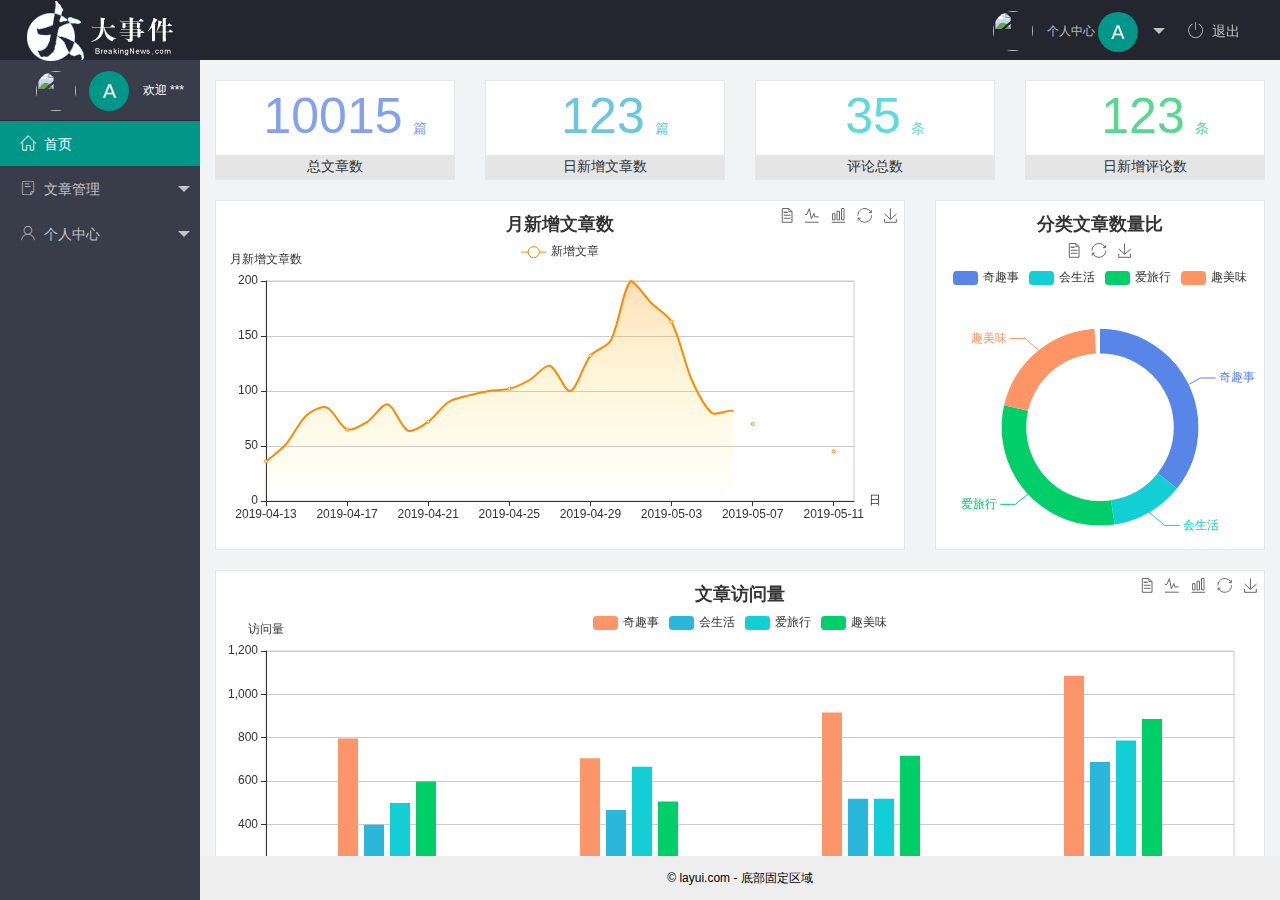
==== index.html @ 24f1cb6c "第一次" ====
<!DOCTYPE html>
<html>

<head>
    <meta charset="utf-8">
    <meta name="viewport" content="width=device-width, initial-scale=1, maximum-scale=1">
    <title>layout 后台大布局 - Layui</title>
    <link rel="stylesheet" href="/assets/lib/layui/css/layui.css">
    <link rel="stylesheet" href="/assets/fonts/iconfont.css">
    <link rel="stylesheet" href="/assets/css/index.css">
</head>

<body class="layui-layout-body">
    <div class="layui-layout layui-layout-admin">
        <div class="layui-header">
            <div class="layui-logo"><img src="/assets/images/logo.png" alt=""></div>
            <ul class="layui-nav layui-layout-right">
                <li class="layui-nav-item">
                    <a href="javascript:;" class="userinfo">
                        <img src="http://t.cn/RCzsdCq" class="layui-nav-img">
                        个人中心
                        <span class="text-avatar">A</span>
                    </a>
                    <dl class="layui-nav-child">
                        <dd><a href="">基本资料</a></dd>
                        <dd><a href="">安全设置</a></dd>
                    </dl>
                </li>
                <li class="layui-nav-item"><a href="#"><span class="iconfont icon-tuichu"></span>退出</a></li>
            </ul>
        </div>

        <div class="layui-side layui-bg-black">
            <div class="layui-side-scroll">
                <!-- 左侧导航区域（可配合layui已有的垂直导航） -->
                <!-- 左侧头像区域 -->
                <div class="userinfo">
                    <img src="http://t.cn/RCzsdCq" class="layui-nav-img" />
                    <span class="text-avatar">A</span>
                    <span id="welcome">欢迎 ***</span>
                </div>
                <ul class="layui-nav layui-nav-tree" lay-shrink="all">
                    <li class="layui-nav-item layui-this">
                        <a class="" href="/home/dashboard.html" target="fm"><span
                                class="iconfont icon-home"></span>首页</a>
                        <!-- 为 `首页` 对应的导航 Item 项添加默认高亮效果， `layui-this` 属性 -->
                    <li class="layui-nav-item 
                   ">
                        <a class="" href="javascript:;"><span class="iconfont icon-16"></span>文章管理</a>
                        <dl class="layui-nav-child">
                            <dd><a href="javascript:;"> <i class="layui-icon">&#xe653;
                                    </i> 文章类别</a></dd>
                            <dd><a href="javascript:;"> <i class="layui-icon">&#xe653;
                                    </i> 文章列表</a></dd>
                            <dd><a href="javascript:;"> <i class="layui-icon">&#xe653;
                                    </i> 发表文章</a></dd>
                        </dl>
                    </li>
                    <li class="layui-nav-item">
                        <a href="javascript:;"><span class="iconfont icon-user"></span>个人中心</a>
                        <dl class="layui-nav-child">
                            <dd><a href="/user/user.html" target="fm">
                                    <i class="layui-icon">&#xe653;
                                    </i> 基本资料</a></dd>
                            <dd><a href="#"> <i class="layui-icon">&#xe653;
                                    </i> 更换头像</a></dd>
                            <dd><a href="#"> <i class="layui-icon">&#xe653;
                                    </i> 重置密码</a></dd>
                        </dl>
                    </li>

                </ul>
            </div>
        </div>

        <div class="layui-body">
            <!-- 内容主体区域 -->
            <iframe name="fm" src="/home/dashboard.html" frameborder="0"></iframe>
            <!-- 指定默认 `iframe` 页面，添加 `src` 的属性即可 -->
        </div>

        <div class="layui-footer">
            <!-- 底部固定区域 -->
            © layui.com - 底部固定区域
        </div>
    </div>
    <script src="/assets/lib/jquery.js"></script>
    <script src="/assets/lib/layui/layui.all.js"></script>
    <script src="/assets/js/baseAPI.js"></script>
</body>

</html>
---- assets/lib/layui/css/layui.css ----
/** layui-v2.5.5 MIT License By https://www.layui.com */
 .layui-inline,img{display:inline-block;vertical-align:middle}h1,h2,h3,h4,h5,h6{font-weight:400}.layui-edge,.layui-header,.layui-inline,.layui-main{position:relative}.layui-body,.layui-edge,.layui-elip{overflow:hidden}.layui-btn,.layui-edge,.layui-inline,img{vertical-align:middle}.layui-btn,.layui-disabled,.layui-icon,.layui-unselect{-moz-user-select:none;-webkit-user-select:none;-ms-user-select:none}.layui-elip,.layui-form-checkbox span,.layui-form-pane .layui-form-label{text-overflow:ellipsis;white-space:nowrap}.layui-breadcrumb,.layui-tree-btnGroup{visibility:hidden}blockquote,body,button,dd,div,dl,dt,form,h1,h2,h3,h4,h5,h6,input,li,ol,p,pre,td,textarea,th,ul{margin:0;padding:0;-webkit-tap-highlight-color:rgba(0,0,0,0)}a:active,a:hover{outline:0}img{border:none}li{list-style:none}table{border-collapse:collapse;border-spacing:0}h4,h5,h6{font-size:100%}button,input,optgroup,option,select,textarea{font-family:inherit;font-size:inherit;font-style:inherit;font-weight:inherit;outline:0}pre{white-space:pre-wrap;white-space:-moz-pre-wrap;white-space:-pre-wrap;white-space:-o-pre-wrap;word-wrap:break-word}body{line-height:24px;font:14px Helvetica Neue,Helvetica,PingFang SC,Tahoma,Arial,sans-serif}hr{height:1px;margin:10px 0;border:0;clear:both}a{color:#333;text-decoration:none}a:hover{color:#777}a cite{font-style:normal;*cursor:pointer}.layui-border-box,.layui-border-box *{box-sizing:border-box}.layui-box,.layui-box *{box-sizing:content-box}.layui-clear{clear:both;*zoom:1}.layui-clear:after{content:'\20';clear:both;*zoom:1;display:block;height:0}.layui-inline{*display:inline;*zoom:1}.layui-edge{display:inline-block;width:0;height:0;border-width:6px;border-style:dashed;border-color:transparent}.layui-edge-top{top:-4px;border-bottom-color:#999;border-bottom-style:solid}.layui-edge-right{border-left-color:#999;border-left-style:solid}.layui-edge-bottom{top:2px;border-top-color:#999;border-top-style:solid}.layui-edge-left{border-right-color:#999;border-right-style:solid}.layui-disabled,.layui-disabled:hover{color:#d2d2d2!important;cursor:not-allowed!important}.layui-circle{border-radius:100%}.layui-show{display:block!important}.layui-hide{display:none!important}@font-face{font-family:layui-icon;src:url(../font/iconfont.eot?v=250);src:url(../font/iconfont.eot?v=250#iefix) format('embedded-opentype'),url(../font/iconfont.woff2?v=250) format('woff2'),url(../font/iconfont.woff?v=250) format('woff'),url(../font/iconfont.ttf?v=250) format('truetype'),url(../font/iconfont.svg?v=250#layui-icon) format('svg')}.layui-icon{font-family:layui-icon!important;font-size:16px;font-style:normal;-webkit-font-smoothing:antialiased;-moz-osx-font-smoothing:grayscale}.layui-icon-reply-fill:before{content:"\e611"}.layui-icon-set-fill:before{content:"\e614"}.layui-icon-menu-fill:before{content:"\e60f"}.layui-icon-search:before{content:"\e615"}.layui-icon-share:before{content:"\e641"}.layui-icon-set-sm:before{content:"\e620"}.layui-icon-engine:before{content:"\e628"}.layui-icon-close:before{content:"\1006"}.layui-icon-close-fill:before{content:"\1007"}.layui-icon-chart-screen:before{content:"\e629"}.layui-icon-star:before{content:"\e600"}.layui-icon-circle-dot:before{content:"\e617"}.layui-icon-chat:before{content:"\e606"}.layui-icon-release:before{content:"\e609"}.layui-icon-list:before{content:"\e60a"}.layui-icon-chart:before{content:"\e62c"}.layui-icon-ok-circle:before{content:"\1005"}.layui-icon-layim-theme:before{content:"\e61b"}.layui-icon-table:before{content:"\e62d"}.layui-icon-right:before{content:"\e602"}.layui-icon-left:before{content:"\e603"}.layui-icon-cart-simple:before{content:"\e698"}.layui-icon-face-cry:before{content:"\e69c"}.layui-icon-face-smile:before{content:"\e6af"}.layui-icon-survey:before{content:"\e6b2"}.layui-icon-tree:before{content:"\e62e"}.layui-icon-upload-circle:before{content:"\e62f"}.layui-icon-add-circle:before{content:"\e61f"}.layui-icon-download-circle:before{content:"\e601"}.layui-icon-templeate-1:before{content:"\e630"}.layui-icon-util:before{content:"\e631"}.layui-icon-face-surprised:before{content:"\e664"}.layui-icon-edit:before{content:"\e642"}.layui-icon-speaker:before{content:"\e645"}.layui-icon-down:before{content:"\e61a"}.layui-icon-file:before{content:"\e621"}.layui-icon-layouts:before{content:"\e632"}.layui-icon-rate-half:before{content:"\e6c9"}.layui-icon-add-circle-fine:before{content:"\e608"}.layui-icon-prev-circle:before{content:"\e633"}.layui-icon-read:before{content:"\e705"}.layui-icon-404:before{content:"\e61c"}.layui-icon-carousel:before{content:"\e634"}.layui-icon-help:before{content:"\e607"}.layui-icon-code-circle:before{content:"\e635"}.layui-icon-water:before{content:"\e636"}.layui-icon-username:before{content:"\e66f"}.layui-icon-find-fill:before{content:"\e670"}.layui-icon-about:before{content:"\e60b"}.layui-icon-location:before{content:"\e715"}.layui-icon-up:before{content:"\e619"}.layui-icon-pause:before{content:"\e651"}.layui-icon-date:before{content:"\e637"}.layui-icon-layim-uploadfile:before{content:"\e61d"}.layui-icon-delete:before{content:"\e640"}.layui-icon-play:before{content:"\e652"}.layui-icon-top:before{content:"\e604"}.layui-icon-friends:before{content:"\e612"}.layui-icon-refresh-3:before{content:"\e9aa"}.layui-icon-ok:before{content:"\e605"}.layui-icon-layer:before{content:"\e638"}.layui-icon-face-smile-fine:before{content:"\e60c"}.layui-icon-dollar:before{content:"\e659"}.layui-icon-group:before{content:"\e613"}.layui-icon-layim-download:before{content:"\e61e"}.layui-icon-picture-fine:before{content:"\e60d"}.layui-icon-link:before{content:"\e64c"}.layui-icon-diamond:before{content:"\e735"}.layui-icon-log:before{content:"\e60e"}.layui-icon-rate-solid:before{content:"\e67a"}.layui-icon-fonts-del:before{content:"\e64f"}.layui-icon-unlink:before{content:"\e64d"}.layui-icon-fonts-clear:before{content:"\e639"}.layui-icon-triangle-r:before{content:"\e623"}.layui-icon-circle:before{content:"\e63f"}.layui-icon-radio:before{content:"\e643"}.layui-icon-align-center:before{content:"\e647"}.layui-icon-align-right:before{content:"\e648"}.layui-icon-align-left:before{content:"\e649"}.layui-icon-loading-1:before{content:"\e63e"}.layui-icon-return:before{content:"\e65c"}.layui-icon-fonts-strong:before{content:"\e62b"}.layui-icon-upload:before{content:"\e67c"}.layui-icon-dialogue:before{content:"\e63a"}.layui-icon-video:before{content:"\e6ed"}.layui-icon-headset:before{content:"\e6fc"}.layui-icon-cellphone-fine:before{content:"\e63b"}.layui-icon-add-1:before{content:"\e654"}.layui-icon-face-smile-b:before{content:"\e650"}.layui-icon-fonts-html:before{content:"\e64b"}.layui-icon-form:before{content:"\e63c"}.layui-icon-cart:before{content:"\e657"}.layui-icon-camera-fill:before{content:"\e65d"}.layui-icon-tabs:before{content:"\e62a"}.layui-icon-fonts-code:before{content:"\e64e"}.layui-icon-fire:before{content:"\e756"}.layui-icon-set:before{content:"\e716"}.layui-icon-fonts-u:before{content:"\e646"}.layui-icon-triangle-d:before{content:"\e625"}.layui-icon-tips:before{content:"\e702"}.layui-icon-picture:before{content:"\e64a"}.layui-icon-more-vertical:before{content:"\e671"}.layui-icon-flag:before{content:"\e66c"}.layui-icon-loading:before{content:"\e63d"}.layui-icon-fonts-i:before{content:"\e644"}.layui-icon-refresh-1:before{content:"\e666"}.layui-icon-rmb:before{content:"\e65e"}.layui-icon-home:before{content:"\e68e"}.layui-icon-user:before{content:"\e770"}.layui-icon-notice:before{content:"\e667"}.layui-icon-login-weibo:before{content:"\e675"}.layui-icon-voice:before{content:"\e688"}.layui-icon-upload-drag:before{content:"\e681"}.layui-icon-login-qq:before{content:"\e676"}.layui-icon-snowflake:before{content:"\e6b1"}.layui-icon-file-b:before{content:"\e655"}.layui-icon-template:before{content:"\e663"}.layui-icon-auz:before{content:"\e672"}.layui-icon-console:before{content:"\e665"}.layui-icon-app:before{content:"\e653"}.layui-icon-prev:before{content:"\e65a"}.layui-icon-website:before{content:"\e7ae"}.layui-icon-next:before{content:"\e65b"}.layui-icon-component:before{content:"\e857"}.layui-icon-more:before{content:"\e65f"}.layui-icon-login-wechat:before{content:"\e677"}.layui-icon-shrink-right:before{content:"\e668"}.layui-icon-spread-left:before{content:"\e66b"}.layui-icon-camera:before{content:"\e660"}.layui-icon-note:before{content:"\e66e"}.layui-icon-refresh:before{content:"\e669"}.layui-icon-female:before{content:"\e661"}.layui-icon-male:before{content:"\e662"}.layui-icon-password:before{content:"\e673"}.layui-icon-senior:before{content:"\e674"}.layui-icon-theme:before{content:"\e66a"}.layui-icon-tread:before{content:"\e6c5"}.layui-icon-praise:before{content:"\e6c6"}.layui-icon-star-fill:before{content:"\e658"}.layui-icon-rate:before{content:"\e67b"}.layui-icon-template-1:before{content:"\e656"}.layui-icon-vercode:before{content:"\e679"}.layui-icon-cellphone:before{content:"\e678"}.layui-icon-screen-full:before{content:"\e622"}.layui-icon-screen-restore:before{content:"\e758"}.layui-icon-cols:before{content:"\e610"}.layui-icon-export:before{content:"\e67d"}.layui-icon-print:before{content:"\e66d"}.layui-icon-slider:before{content:"\e714"}.layui-icon-addition:before{content:"\e624"}.layui-icon-subtraction:before{content:"\e67e"}.layui-icon-service:before{content:"\e626"}.layui-icon-transfer:before{content:"\e691"}.layui-main{width:1140px;margin:0 auto}.layui-header{z-index:1000;height:60px}.layui-header a:hover{transition:all .5s;-webkit-transition:all .5s}.layui-side{position:fixed;left:0;top:0;bottom:0;z-index:999;width:200px;overflow-x:hidden}.layui-side-scroll{position:relative;width:220px;height:100%;overflow-x:hidden}.layui-body{position:absolute;left:200px;right:0;top:0;bottom:0;z-index:998;width:auto;overflow-y:auto;box-sizing:border-box}.layui-layout-body{overflow:hidden}.layui-layout-admin .layui-header{background-color:#23262E}.layui-layout-admin .layui-side{top:60px;width:200px;overflow-x:hidden}.layui-layout-admin .layui-body{position:fixed;top:60px;bottom:44px}.layui-layout-admin .layui-main{width:auto;margin:0 15px}.layui-layout-admin .layui-footer{position:fixed;left:200px;right:0;bottom:0;height:44px;line-height:44px;padding:0 15px;background-color:#eee}.layui-layout-admin .layui-logo{position:absolute;left:0;top:0;width:200px;height:100%;line-height:60px;text-align:center;color:#009688;font-size:16px}.layui-layout-admin .layui-header .layui-nav{background:0 0}.layui-layout-left{position:absolute!important;left:200px;top:0}.layui-layout-right{position:absolute!important;right:0;top:0}.layui-container{position:relative;margin:0 auto;padding:0 15px;box-sizing:border-box}.layui-fluid{position:relative;margin:0 auto;padding:0 15px}.layui-row:after,.layui-row:before{content:'';display:block;clear:both}.layui-col-lg1,.layui-col-lg10,.layui-col-lg11,.layui-col-lg12,.layui-col-lg2,.layui-col-lg3,.layui-col-lg4,.layui-col-lg5,.layui-col-lg6,.layui-col-lg7,.layui-col-lg8,.layui-col-lg9,.layui-col-md1,.layui-col-md10,.layui-col-md11,.layui-col-md12,.layui-col-md2,.layui-col-md3,.layui-col-md4,.layui-col-md5,.layui-col-md6,.layui-col-md7,.layui-col-md8,.layui-col-md9,.layui-col-sm1,.layui-col-sm10,.layui-col-sm11,.layui-col-sm12,.layui-col-sm2,.layui-col-sm3,.layui-col-sm4,.layui-col-sm5,.layui-col-sm6,.layui-col-sm7,.layui-col-sm8,.layui-col-sm9,.layui-col-xs1,.layui-col-xs10,.layui-col-xs11,.layui-col-xs12,.layui-col-xs2,.layui-col-xs3,.layui-col-xs4,.layui-col-xs5,.layui-col-xs6,.layui-col-xs7,.layui-col-xs8,.layui-col-xs9{position:relative;display:block;box-sizing:border-box}.layui-col-xs1,.layui-col-xs10,.layui-col-xs11,.layui-col-xs12,.layui-col-xs2,.layui-col-xs3,.layui-col-xs4,.layui-col-xs5,.layui-col-xs6,.layui-col-xs7,.layui-col-xs8,.layui-col-xs9{float:left}.layui-col-xs1{width:8.33333333%}.layui-col-xs2{width:16.66666667%}.layui-col-xs3{width:25%}.layui-col-xs4{width:33.33333333%}.layui-col-xs5{width:41.66666667%}.layui-col-xs6{width:50%}.layui-col-xs7{width:58.33333333%}.layui-col-xs8{width:66.66666667%}.layui-col-xs9{width:75%}.layui-col-xs10{width:83.33333333%}.layui-col-xs11{width:91.66666667%}.layui-col-xs12{width:100%}.layui-col-xs-offset1{margin-left:8.33333333%}.layui-col-xs-offset2{margin-left:16.66666667%}.layui-col-xs-offset3{margin-left:25%}.layui-col-xs-offset4{margin-left:33.33333333%}.layui-col-xs-offset5{margin-left:41.66666667%}.layui-col-xs-offset6{margin-left:50%}.layui-col-xs-offset7{margin-left:58.33333333%}.layui-col-xs-offset8{margin-left:66.66666667%}.layui-col-xs-offset9{margin-left:75%}.layui-col-xs-offset10{margin-left:83.33333333%}.layui-col-xs-offset11{margin-left:91.66666667%}.layui-col-xs-offset12{margin-left:100%}@media screen and (max-width:768px){.layui-hide-xs{display:none!important}.layui-show-xs-block{display:block!important}.layui-show-xs-inline{display:inline!important}.layui-show-xs-inline-block{display:inline-block!important}}@media screen and (min-width:768px){.layui-container{width:750px}.layui-hide-sm{display:none!important}.layui-show-sm-block{display:block!important}.layui-show-sm-inline{display:inline!important}.layui-show-sm-inline-block{display:inline-block!important}.layui-col-sm1,.layui-col-sm10,.layui-col-sm11,.layui-col-sm12,.layui-col-sm2,.layui-col-sm3,.layui-col-sm4,.layui-col-sm5,.layui-col-sm6,.layui-col-sm7,.layui-col-sm8,.layui-col-sm9{float:left}.layui-col-sm1{width:8.33333333%}.layui-col-sm2{width:16.66666667%}.layui-col-sm3{width:25%}.layui-col-sm4{width:33.33333333%}.layui-col-sm5{width:41.66666667%}.layui-col-sm6{width:50%}.layui-col-sm7{width:58.33333333%}.layui-col-sm8{width:66.66666667%}.layui-col-sm9{width:75%}.layui-col-sm10{width:83.33333333%}.layui-col-sm11{width:91.66666667%}.layui-col-sm12{width:100%}.layui-col-sm-offset1{margin-left:8.33333333%}.layui-col-sm-offset2{margin-left:16.66666667%}.layui-col-sm-offset3{margin-left:25%}.layui-col-sm-offset4{margin-left:33.33333333%}.layui-col-sm-offset5{margin-left:41.66666667%}.layui-col-sm-offset6{margin-left:50%}.layui-col-sm-offset7{margin-left:58.33333333%}.layui-col-sm-offset8{margin-left:66.66666667%}.layui-col-sm-offset9{margin-left:75%}.layui-col-sm-offset10{margin-left:83.33333333%}.layui-col-sm-offset11{margin-left:91.66666667%}.layui-col-sm-offset12{margin-left:100%}}@media screen and (min-width:992px){.layui-container{width:970px}.layui-hide-md{display:none!important}.layui-show-md-block{display:block!important}.layui-show-md-inline{display:inline!important}.layui-show-md-inline-block{display:inline-block!important}.layui-col-md1,.layui-col-md10,.layui-col-md11,.layui-col-md12,.layui-col-md2,.layui-col-md3,.layui-col-md4,.layui-col-md5,.layui-col-md6,.layui-col-md7,.layui-col-md8,.layui-col-md9{float:left}.layui-col-md1{width:8.33333333%}.layui-col-md2{width:16.66666667%}.layui-col-md3{width:25%}.layui-col-md4{width:33.33333333%}.layui-col-md5{width:41.66666667%}.layui-col-md6{width:50%}.layui-col-md7{width:58.33333333%}.layui-col-md8{width:66.66666667%}.layui-col-md9{width:75%}.layui-col-md10{width:83.33333333%}.layui-col-md11{width:91.66666667%}.layui-col-md12{width:100%}.layui-col-md-offset1{margin-left:8.33333333%}.layui-col-md-offset2{margin-left:16.66666667%}.layui-col-md-offset3{margin-left:25%}.layui-col-md-offset4{margin-left:33.33333333%}.layui-col-md-offset5{margin-left:41.66666667%}.layui-col-md-offset6{margin-left:50%}.layui-col-md-offset7{margin-left:58.33333333%}.layui-col-md-offset8{margin-left:66.66666667%}.layui-col-md-offset9{margin-left:75%}.layui-col-md-offset10{margin-left:83.33333333%}.layui-col-md-offset11{margin-left:91.66666667%}.layui-col-md-offset12{margin-left:100%}}@media screen and (min-width:1200px){.layui-container{width:1170px}.layui-hide-lg{display:none!important}.layui-show-lg-block{display:block!important}.layui-show-lg-inline{display:inline!important}.layui-show-lg-inline-block{display:inline-block!important}.layui-col-lg1,.layui-col-lg10,.layui-col-lg11,.layui-col-lg12,.layui-col-lg2,.layui-col-lg3,.layui-col-lg4,.layui-col-lg5,.layui-col-lg6,.layui-col-lg7,.layui-col-lg8,.layui-col-lg9{float:left}.layui-col-lg1{width:8.33333333%}.layui-col-lg2{width:16.66666667%}.layui-col-lg3{width:25%}.layui-col-lg4{width:33.33333333%}.layui-col-lg5{width:41.66666667%}.layui-col-lg6{width:50%}.layui-col-lg7{width:58.33333333%}.layui-col-lg8{width:66.66666667%}.layui-col-lg9{width:75%}.layui-col-lg10{width:83.33333333%}.layui-col-lg11{width:91.66666667%}.layui-col-lg12{width:100%}.layui-col-lg-offset1{margin-left:8.33333333%}.layui-col-lg-offset2{margin-left:16.66666667%}.layui-col-lg-offset3{margin-left:25%}.layui-col-lg-offset4{margin-left:33.33333333%}.layui-col-lg-offset5{margin-left:41.66666667%}.layui-col-lg-offset6{margin-left:50%}.layui-col-lg-offset7{margin-left:58.33333333%}.layui-col-lg-offset8{margin-left:66.66666667%}.layui-col-lg-offset9{margin-left:75%}.layui-col-lg-offset10{margin-left:83.33333333%}.layui-col-lg-offset11{margin-left:91.66666667%}.layui-col-lg-offset12{margin-left:100%}}.layui-col-space1{margin:-.5px}.layui-col-space1>*{padding:.5px}.layui-col-space3{margin:-1.5px}.layui-col-space3>*{padding:1.5px}.layui-col-space5{margin:-2.5px}.layui-col-space5>*{padding:2.5px}.layui-col-space8{margin:-3.5px}.layui-col-space8>*{padding:3.5px}.layui-col-space10{margin:-5px}.layui-col-space10>*{padding:5px}.layui-col-space12{margin:-6px}.layui-col-space12>*{padding:6px}.layui-col-space15{margin:-7.5px}.layui-col-space15>*{padding:7.5px}.layui-col-space18{margin:-9px}.layui-col-space18>*{padding:9px}.layui-col-space20{margin:-10px}.layui-col-space20>*{padding:10px}.layui-col-space22{margin:-11px}.layui-col-space22>*{padding:11px}.layui-col-space25{margin:-12.5px}.layui-col-space25>*{padding:12.5px}.layui-col-space30{margin:-15px}.layui-col-space30>*{padding:15px}.layui-btn,.layui-input,.layui-select,.layui-textarea,.layui-upload-button{outline:0;-webkit-appearance:none;transition:all .3s;-webkit-transition:all .3s;box-sizing:border-box}.layui-elem-quote{margin-bottom:10px;padding:15px;line-height:22px;border-left:5px solid #009688;border-radius:0 2px 2px 0;background-color:#f2f2f2}.layui-quote-nm{border-style:solid;border-width:1px 1px 1px 5px;background:0 0}.layui-elem-field{margin-bottom:10px;padding:0;border-width:1px;border-style:solid}.layui-elem-field legend{margin-left:20px;padding:0 10px;font-size:20px;font-weight:300}.layui-field-title{margin:10px 0 20px;border-width:1px 0 0}.layui-field-box{padding:10px 15px}.layui-field-title .layui-field-box{padding:10px 0}.layui-progress{position:relative;height:6px;border-radius:20px;background-color:#e2e2e2}.layui-progress-bar{position:absolute;left:0;top:0;width:0;max-width:100%;height:6px;border-radius:20px;text-align:right;background-color:#5FB878;transition:all .3s;-webkit-transition:all .3s}.layui-progress-big,.layui-progress-big .layui-progress-bar{height:18px;line-height:18px}.layui-progress-text{position:relative;top:-20px;line-height:18px;font-size:12px;color:#666}.layui-progress-big .layui-progress-text{position:static;padding:0 10px;color:#fff}.layui-collapse{border-width:1px;border-style:solid;border-radius:2px}.layui-colla-content,.layui-colla-item{border-top-width:1px;border-top-style:solid}.layui-colla-item:first-child{border-top:none}.layui-colla-title{position:relative;height:42px;line-height:42px;padding:0 15px 0 35px;color:#333;background-color:#f2f2f2;cursor:pointer;font-size:14px;overflow:hidden}.layui-colla-content{display:none;padding:10px 15px;line-height:22px;color:#666}.layui-colla-icon{position:absolute;left:15px;top:0;font-size:14px}.layui-card{margin-bottom:15px;border-radius:2px;background-color:#fff;box-shadow:0 1px 2px 0 rgba(0,0,0,.05)}.layui-card:last-child{margin-bottom:0}.layui-card-header{position:relative;height:42px;line-height:42px;padding:0 15px;border-bottom:1px solid #f6f6f6;color:#333;border-radius:2px 2px 0 0;font-size:14px}.layui-bg-black,.layui-bg-blue,.layui-bg-cyan,.layui-bg-green,.layui-bg-orange,.layui-bg-red{color:#fff!important}.layui-card-body{position:relative;padding:10px 15px;line-height:24px}.layui-card-body[pad15]{padding:15px}.layui-card-body[pad20]{padding:20px}.layui-card-body .layui-table{margin:5px 0}.layui-card .layui-tab{margin:0}.layui-panel-window{position:relative;padding:15px;border-radius:0;border-top:5px solid #E6E6E6;background-color:#fff}.layui-auxiliar-moving{position:fixed;left:0;right:0;top:0;bottom:0;width:100%;height:100%;background:0 0;z-index:9999999999}.layui-form-label,.layui-form-mid,.layui-form-select,.layui-input-block,.layui-input-inline,.layui-textarea{position:relative}.layui-bg-red{background-color:#FF5722!important}.layui-bg-orange{background-color:#FFB800!important}.layui-bg-green{background-color:#009688!important}.layui-bg-cyan{background-color:#2F4056!important}.layui-bg-blue{background-color:#1E9FFF!important}.layui-bg-black{background-color:#393D49!important}.layui-bg-gray{background-color:#eee!important;color:#666!important}.layui-badge-rim,.layui-colla-content,.layui-colla-item,.layui-collapse,.layui-elem-field,.layui-form-pane .layui-form-item[pane],.layui-form-pane .layui-form-label,.layui-input,.layui-layedit,.layui-layedit-tool,.layui-quote-nm,.layui-select,.layui-tab-bar,.layui-tab-card,.layui-tab-title,.layui-tab-title .layui-this:after,.layui-textarea{border-color:#e6e6e6}.layui-timeline-item:before,hr{background-color:#e6e6e6}.layui-text{line-height:22px;font-size:14px;color:#666}.layui-text h1,.layui-text h2,.layui-text h3{font-weight:500;color:#333}.layui-text h1{font-size:30px}.layui-text h2{font-size:24px}.layui-text h3{font-size:18px}.layui-text a:not(.layui-btn){color:#01AAED}.layui-text a:not(.layui-btn):hover{text-decoration:underline}.layui-text ul{padding:5px 0 5px 15px}.layui-text ul li{margin-top:5px;list-style-type:disc}.layui-text em,.layui-word-aux{color:#999!important;padding:0 5px!important}.layui-btn{display:inline-block;height:38px;line-height:38px;padding:0 18px;background-color:#009688;color:#fff;white-space:nowrap;text-align:center;font-size:14px;border:none;border-radius:2px;cursor:pointer}.layui-btn:hover{opacity:.8;filter:alpha(opacity=80);color:#fff}.layui-btn:active{opacity:1;filter:alpha(opacity=100)}.layui-btn+.layui-btn{margin-left:10px}.layui-btn-container{font-size:0}.layui-btn-container .layui-btn{margin-right:10px;margin-bottom:10px}.layui-btn-container .layui-btn+.layui-btn{margin-left:0}.layui-table .layui-btn-container .layui-btn{margin-bottom:9px}.layui-btn-radius{border-radius:100px}.layui-btn .layui-icon{margin-right:3px;font-size:18px;vertical-align:bottom;vertical-align:middle\9}.layui-btn-primary{border:1px solid #C9C9C9;background-color:#fff;color:#555}.layui-btn-primary:hover{border-color:#009688;color:#333}.layui-btn-normal{background-color:#1E9FFF}.layui-btn-warm{background-color:#FFB800}.layui-btn-danger{background-color:#FF5722}.layui-btn-checked{background-color:#5FB878}.layui-btn-disabled,.layui-btn-disabled:active,.layui-btn-disabled:hover{border:1px solid #e6e6e6;background-color:#FBFBFB;color:#C9C9C9;cursor:not-allowed;opacity:1}.layui-btn-lg{height:44px;line-height:44px;padding:0 25px;font-size:16px}.layui-btn-sm{height:30px;line-height:30px;padding:0 10px;font-size:12px}.layui-btn-sm i{font-size:16px!important}.layui-btn-xs{height:22px;line-height:22px;padding:0 5px;font-size:12px}.layui-btn-xs i{font-size:14px!important}.layui-btn-group{display:inline-block;vertical-align:middle;font-size:0}.layui-btn-group .layui-btn{margin-left:0!important;margin-right:0!important;border-left:1px solid rgba(255,255,255,.5);border-radius:0}.layui-btn-group .layui-btn-primary{border-left:none}.layui-btn-group .layui-btn-primary:hover{border-color:#C9C9C9;color:#009688}.layui-btn-group .layui-btn:first-child{border-left:none;border-radius:2px 0 0 2px}.layui-btn-group .layui-btn-primary:first-child{border-left:1px solid #c9c9c9}.layui-btn-group .layui-btn:last-child{border-radius:0 2px 2px 0}.layui-btn-group .layui-btn+.layui-btn{margin-left:0}.layui-btn-group+.layui-btn-group{margin-left:10px}.layui-btn-fluid{width:100%}.layui-input,.layui-select,.layui-textarea{height:38px;line-height:1.3;line-height:38px\9;border-width:1px;border-style:solid;background-color:#fff;border-radius:2px}.layui-input::-webkit-input-placeholder,.layui-select::-webkit-input-placeholder,.layui-textarea::-webkit-input-placeholder{line-height:1.3}.layui-input,.layui-textarea{display:block;width:100%;padding-left:10px}.layui-input:hover,.layui-textarea:hover{border-color:#D2D2D2!important}.layui-input:focus,.layui-textarea:focus{border-color:#C9C9C9!important}.layui-textarea{min-height:100px;height:auto;line-height:20px;padding:6px 10px;resize:vertical}.layui-select{padding:0 10px}.layui-form input[type=checkbox],.layui-form input[type=radio],.layui-form select{display:none}.layui-form [lay-ignore]{display:initial}.layui-form-item{margin-bottom:15px;clear:both;*zoom:1}.layui-form-item:after{content:'\20';clear:both;*zoom:1;display:block;height:0}.layui-form-label{float:left;display:block;padding:9px 15px;width:80px;font-weight:400;line-height:20px;text-align:right}.layui-form-label-col{display:block;float:none;padding:9px 0;line-height:20px;text-align:left}.layui-form-item .layui-inline{margin-bottom:5px;margin-right:10px}.layui-input-block{margin-left:110px;min-height:36px}.layui-input-inline{display:inline-block;vertical-align:middle}.layui-form-item .layui-input-inline{float:left;width:190px;margin-right:10px}.layui-form-text .layui-input-inline{width:auto}.layui-form-mid{float:left;display:block;padding:9px 0!important;line-height:20px;margin-right:10px}.layui-form-danger+.layui-form-select .layui-input,.layui-form-danger:focus{border-color:#FF5722!important}.layui-form-select .layui-input{padding-right:30px;cursor:pointer}.layui-form-select .layui-edge{position:absolute;right:10px;top:50%;margin-top:-3px;cursor:pointer;border-width:6px;border-top-color:#c2c2c2;border-top-style:solid;transition:all .3s;-webkit-transition:all .3s}.layui-form-select dl{display:none;position:absolute;left:0;top:42px;padding:5px 0;z-index:899;min-width:100%;border:1px solid #d2d2d2;max-height:300px;overflow-y:auto;background-color:#fff;border-radius:2px;box-shadow:0 2px 4px rgba(0,0,0,.12);box-sizing:border-box}.layui-form-select dl dd,.layui-form-select dl dt{padding:0 10px;line-height:36px;white-space:nowrap;overflow:hidden;text-overflow:ellipsis}.layui-form-select dl dt{font-size:12px;color:#999}.layui-form-select dl dd{cursor:pointer}.layui-form-select dl dd:hover{background-color:#f2f2f2;-webkit-transition:.5s all;transition:.5s all}.layui-form-select .layui-select-group dd{padding-left:20px}.layui-form-select dl dd.layui-select-tips{padding-left:10px!important;color:#999}.layui-form-select dl dd.layui-this{background-color:#5FB878;color:#fff}.layui-form-checkbox,.layui-form-select dl dd.layui-disabled{background-color:#fff}.layui-form-selected dl{display:block}.layui-form-checkbox,.layui-form-checkbox *,.layui-form-switch{display:inline-block;vertical-align:middle}.layui-form-selected .layui-edge{margin-top:-9px;-webkit-transform:rotate(180deg);transform:rotate(180deg);margin-top:-3px\9}:root .layui-form-selected .layui-edge{margin-top:-9px\0/IE9}.layui-form-selectup dl{top:auto;bottom:42px}.layui-select-none{margin:5px 0;text-align:center;color:#999}.layui-select-disabled .layui-disabled{border-color:#eee!important}.layui-select-disabled .layui-edge{border-top-color:#d2d2d2}.layui-form-checkbox{position:relative;height:30px;line-height:30px;margin-right:10px;padding-right:30px;cursor:pointer;font-size:0;-webkit-transition:.1s linear;transition:.1s linear;box-sizing:border-box}.layui-form-checkbox span{padding:0 10px;height:100%;font-size:14px;border-radius:2px 0 0 2px;background-color:#d2d2d2;color:#fff;overflow:hidden}.layui-form-checkbox:hover span{background-color:#c2c2c2}.layui-form-checkbox i{position:absolute;right:0;top:0;width:30px;height:28px;border:1px solid #d2d2d2;border-left:none;border-radius:0 2px 2px 0;color:#fff;font-size:20px;text-align:center}.layui-form-checkbox:hover i{border-color:#c2c2c2;color:#c2c2c2}.layui-form-checked,.layui-form-checked:hover{border-color:#5FB878}.layui-form-checked span,.layui-form-checked:hover span{background-color:#5FB878}.layui-form-checked i,.layui-form-checked:hover i{color:#5FB878}.layui-form-item .layui-form-checkbox{margin-top:4px}.layui-form-checkbox[lay-skin=primary]{height:auto!important;line-height:normal!important;min-width:18px;min-height:18px;border:none!important;margin-right:0;padding-left:28px;padding-right:0;background:0 0}.layui-form-checkbox[lay-skin=primary] span{padding-left:0;padding-right:15px;line-height:18px;background:0 0;color:#666}.layui-form-checkbox[lay-skin=primary] i{right:auto;left:0;width:16px;height:16px;line-height:16px;border:1px solid #d2d2d2;font-size:12px;border-radius:2px;background-color:#fff;-webkit-transition:.1s linear;transition:.1s linear}.layui-form-checkbox[lay-skin=primary]:hover i{border-color:#5FB878;color:#fff}.layui-form-checked[lay-skin=primary] i{border-color:#5FB878!important;background-color:#5FB878;color:#fff}.layui-checkbox-disbaled[lay-skin=primary] span{background:0 0!important;color:#c2c2c2}.layui-checkbox-disbaled[lay-skin=primary]:hover i{border-color:#d2d2d2}.layui-form-item .layui-form-checkbox[lay-skin=primary]{margin-top:10px}.layui-form-switch{position:relative;height:22px;line-height:22px;min-width:35px;padding:0 5px;margin-top:8px;border:1px solid #d2d2d2;border-radius:20px;cursor:pointer;background-color:#fff;-webkit-transition:.1s linear;transition:.1s linear}.layui-form-switch i{position:absolute;left:5px;top:3px;width:16px;height:16px;border-radius:20px;background-color:#d2d2d2;-webkit-transition:.1s linear;transition:.1s linear}.layui-form-switch em{position:relative;top:0;width:25px;margin-left:21px;padding:0!important;text-align:center!important;color:#999!important;font-style:normal!important;font-size:12px}.layui-form-onswitch{border-color:#5FB878;background-color:#5FB878}.layui-checkbox-disbaled,.layui-checkbox-disbaled i{border-color:#e2e2e2!important}.layui-form-onswitch i{left:100%;margin-left:-21px;background-color:#fff}.layui-form-onswitch em{margin-left:5px;margin-right:21px;color:#fff!important}.layui-checkbox-disbaled span{background-color:#e2e2e2!important}.layui-checkbox-disbaled:hover i{color:#fff!important}[lay-radio]{display:none}.layui-form-radio,.layui-form-radio *{display:inline-block;vertical-align:middle}.layui-form-radio{line-height:28px;margin:6px 10px 0 0;padding-right:10px;cursor:pointer;font-size:0}.layui-form-radio *{font-size:14px}.layui-form-radio>i{margin-right:8px;font-size:22px;color:#c2c2c2}.layui-form-radio>i:hover,.layui-form-radioed>i{color:#5FB878}.layui-radio-disbaled>i{color:#e2e2e2!important}.layui-form-pane .layui-form-label{width:110px;padding:8px 15px;height:38px;line-height:20px;border-width:1px;border-style:solid;border-radius:2px 0 0 2px;text-align:center;background-color:#FBFBFB;overflow:hidden;box-sizing:border-box}.layui-form-pane .layui-input-inline{margin-left:-1px}.layui-form-pane .layui-input-block{margin-left:110px;left:-1px}.layui-form-pane .layui-input{border-radius:0 2px 2px 0}.layui-form-pane .layui-form-text .layui-form-label{float:none;width:100%;border-radius:2px;box-sizing:border-box;text-align:left}.layui-form-pane .layui-form-text .layui-input-inline{display:block;margin:0;top:-1px;clear:both}.layui-form-pane .layui-form-text .layui-input-block{margin:0;left:0;top:-1px}.layui-form-pane .layui-form-text .layui-textarea{min-height:100px;border-radius:0 0 2px 2px}.layui-form-pane .layui-form-checkbox{margin:4px 0 4px 10px}.layui-form-pane .layui-form-radio,.layui-form-pane .layui-form-switch{margin-top:6px;margin-left:10px}.layui-form-pane .layui-form-item[pane]{position:relative;border-width:1px;border-style:solid}.layui-form-pane .layui-form-item[pane] .layui-form-label{position:absolute;left:0;top:0;height:100%;border-width:0 1px 0 0}.layui-form-pane .layui-form-item[pane] .layui-input-inline{margin-left:110px}@media screen and (max-width:450px){.layui-form-item .layui-form-label{text-overflow:ellipsis;overflow:hidden;white-space:nowrap}.layui-form-item .layui-inline{display:block;margin-right:0;margin-bottom:20px;clear:both}.layui-form-item .layui-inline:after{content:'\20';clear:both;display:block;height:0}.layui-form-item .layui-input-inline{display:block;float:none;left:-3px;width:auto;margin:0 0 10px 112px}.layui-form-item .layui-input-inline+.layui-form-mid{margin-left:110px;top:-5px;padding:0}.layui-form-item .layui-form-checkbox{margin-right:5px;margin-bottom:5px}}.layui-layedit{border-width:1px;border-style:solid;border-radius:2px}.layui-layedit-tool{padding:3px 5px;border-bottom-width:1px;border-bottom-style:solid;font-size:0}.layedit-tool-fixed{position:fixed;top:0;border-top:1px solid #e2e2e2}.layui-layedit-tool .layedit-tool-mid,.layui-layedit-tool .layui-icon{display:inline-block;vertical-align:middle;text-align:center;font-size:14px}.layui-layedit-tool .layui-icon{position:relative;width:32px;height:30px;line-height:30px;margin:3px 5px;color:#777;cursor:pointer;border-radius:2px}.layui-layedit-tool .layui-icon:hover{color:#393D49}.layui-layedit-tool .layui-icon:active{color:#000}.layui-layedit-tool .layedit-tool-active{background-color:#e2e2e2;color:#000}.layui-layedit-tool .layui-disabled,.layui-layedit-tool .layui-disabled:hover{color:#d2d2d2;cursor:not-allowed}.layui-layedit-tool .layedit-tool-mid{width:1px;height:18px;margin:0 10px;background-color:#d2d2d2}.layedit-tool-html{width:50px!important;font-size:30px!important}.layedit-tool-b,.layedit-tool-code,.layedit-tool-help{font-size:16px!important}.layedit-tool-d,.layedit-tool-face,.layedit-tool-image,.layedit-tool-unlink{font-size:18px!important}.layedit-tool-image input{position:absolute;font-size:0;left:0;top:0;width:100%;height:100%;opacity:.01;filter:Alpha(opacity=1);cursor:pointer}.layui-layedit-iframe iframe{display:block;width:100%}#LAY_layedit_code{overflow:hidden}.layui-laypage{display:inline-block;*display:inline;*zoom:1;vertical-align:middle;margin:10px 0;font-size:0}.layui-laypage>a:first-child,.layui-laypage>a:first-child em{border-radius:2px 0 0 2px}.layui-laypage>a:last-child,.layui-laypage>a:last-child em{border-radius:0 2px 2px 0}.layui-laypage>:first-child{margin-left:0!important}.layui-laypage>:last-child{margin-right:0!important}.layui-laypage a,.layui-laypage button,.layui-laypage input,.layui-laypage select,.layui-laypage span{border:1px solid #e2e2e2}.layui-laypage a,.layui-laypage span{display:inline-block;*display:inline;*zoom:1;vertical-align:middle;padding:0 15px;height:28px;line-height:28px;margin:0 -1px 5px 0;background-color:#fff;color:#333;font-size:12px}.layui-flow-more a *,.layui-laypage input,.layui-table-view select[lay-ignore]{display:inline-block}.layui-laypage a:hover{color:#009688}.layui-laypage em{font-style:normal}.layui-laypage .layui-laypage-spr{color:#999;font-weight:700}.layui-laypage a{text-decoration:none}.layui-laypage .layui-laypage-curr{position:relative}.layui-laypage .layui-laypage-curr em{position:relative;color:#fff}.layui-laypage .layui-laypage-curr .layui-laypage-em{position:absolute;left:-1px;top:-1px;padding:1px;width:100%;height:100%;background-color:#009688}.layui-laypage-em{border-radius:2px}.layui-laypage-next em,.layui-laypage-prev em{font-family:Sim sun;font-size:16px}.layui-laypage .layui-laypage-count,.layui-laypage .layui-laypage-limits,.layui-laypage .layui-laypage-refresh,.layui-laypage .layui-laypage-skip{margin-left:10px;margin-right:10px;padding:0;border:none}.layui-laypage .layui-laypage-limits,.layui-laypage .layui-laypage-refresh{vertical-align:top}.layui-laypage .layui-laypage-refresh i{font-size:18px;cursor:pointer}.layui-laypage select{height:22px;padding:3px;border-radius:2px;cursor:pointer}.layui-laypage .layui-laypage-skip{height:30px;line-height:30px;color:#999}.layui-laypage button,.layui-laypage input{height:30px;line-height:30px;border-radius:2px;vertical-align:top;background-color:#fff;box-sizing:border-box}.layui-laypage input{width:40px;margin:0 10px;padding:0 3px;text-align:center}.layui-laypage input:focus,.layui-laypage select:focus{border-color:#009688!important}.layui-laypage button{margin-left:10px;padding:0 10px;cursor:pointer}.layui-table,.layui-table-view{margin:10px 0}.layui-flow-more{margin:10px 0;text-align:center;color:#999;font-size:14px}.layui-flow-more a{height:32px;line-height:32px}.layui-flow-more a *{vertical-align:top}.layui-flow-more a cite{padding:0 20px;border-radius:3px;background-color:#eee;color:#333;font-style:normal}.layui-flow-more a cite:hover{opacity:.8}.layui-flow-more a i{font-size:30px;color:#737383}.layui-table{width:100%;background-color:#fff;color:#666}.layui-table tr{transition:all .3s;-webkit-transition:all .3s}.layui-table th{text-align:left;font-weight:400}.layui-table tbody tr:hover,.layui-table thead tr,.layui-table-click,.layui-table-header,.layui-table-hover,.layui-table-mend,.layui-table-patch,.layui-table-tool,.layui-table-total,.layui-table-total tr,.layui-table[lay-even] tr:nth-child(even){background-color:#f2f2f2}.layui-table td,.layui-table th,.layui-table-col-set,.layui-table-fixed-r,.layui-table-grid-down,.layui-table-header,.layui-table-page,.layui-table-tips-main,.layui-table-tool,.layui-table-total,.layui-table-view,.layui-table[lay-skin=line],.layui-table[lay-skin=row]{border-width:1px;border-style:solid;border-color:#e6e6e6}.layui-table td,.layui-table th{position:relative;padding:9px 15px;min-height:20px;line-height:20px;font-size:14px}.layui-table[lay-skin=line] td,.layui-table[lay-skin=line] th{border-width:0 0 1px}.layui-table[lay-skin=row] td,.layui-table[lay-skin=row] th{border-width:0 1px 0 0}.layui-table[lay-skin=nob] td,.layui-table[lay-skin=nob] th{border:none}.layui-table img{max-width:100px}.layui-table[lay-size=lg] td,.layui-table[lay-size=lg] th{padding:15px 30px}.layui-table-view .layui-table[lay-size=lg] .layui-table-cell{height:40px;line-height:40px}.layui-table[lay-size=sm] td,.layui-table[lay-size=sm] th{font-size:12px;padding:5px 10px}.layui-table-view .layui-table[lay-size=sm] .layui-table-cell{height:20px;line-height:20px}.layui-table[lay-data]{display:none}.layui-table-box{position:relative;overflow:hidden}.layui-table-view .layui-table{position:relative;width:auto;margin:0}.layui-table-view .layui-table[lay-skin=line]{border-width:0 1px 0 0}.layui-table-view .layui-table[lay-skin=row]{border-width:0 0 1px}.layui-table-view .layui-table td,.layui-table-view .layui-table th{padding:5px 0;border-top:none;border-left:none}.layui-table-view .layui-table th.layui-unselect .layui-table-cell span{cursor:pointer}.layui-table-view .layui-table td{cursor:default}.layui-table-view .layui-table td[data-edit=text]{cursor:text}.layui-table-view .layui-form-checkbox[lay-skin=primary] i{width:18px;height:18px}.layui-table-view .layui-form-radio{line-height:0;padding:0}.layui-table-view .layui-form-radio>i{margin:0;font-size:20px}.layui-table-init{position:absolute;left:0;top:0;width:100%;height:100%;text-align:center;z-index:110}.layui-table-init .layui-icon{position:absolute;left:50%;top:50%;margin:-15px 0 0 -15px;font-size:30px;color:#c2c2c2}.layui-table-header{border-width:0 0 1px;overflow:hidden}.layui-table-header .layui-table{margin-bottom:-1px}.layui-table-tool .layui-inline[lay-event]{position:relative;width:26px;height:26px;padding:5px;line-height:16px;margin-right:10px;text-align:center;color:#333;border:1px solid #ccc;cursor:pointer;-webkit-transition:.5s all;transition:.5s all}.layui-table-tool .layui-inline[lay-event]:hover{border:1px solid #999}.layui-table-tool-temp{padding-right:120px}.layui-table-tool-self{position:absolute;right:17px;top:10px}.layui-table-tool .layui-table-tool-self .layui-inline[lay-event]{margin:0 0 0 10px}.layui-table-tool-panel{position:absolute;top:29px;left:-1px;padding:5px 0;min-width:150px;min-height:40px;border:1px solid #d2d2d2;text-align:left;overflow-y:auto;background-color:#fff;box-shadow:0 2px 4px rgba(0,0,0,.12)}.layui-table-cell,.layui-table-tool-panel li{overflow:hidden;text-overflow:ellipsis;white-space:nowrap}.layui-table-tool-panel li{padding:0 10px;line-height:30px;-webkit-transition:.5s all;transition:.5s all}.layui-table-tool-panel li .layui-form-checkbox[lay-skin=primary]{width:100%;padding-left:28px}.layui-table-tool-panel li:hover{background-color:#f2f2f2}.layui-table-tool-panel li .layui-form-checkbox[lay-skin=primary] i{position:absolute;left:0;top:0}.layui-table-tool-panel li .layui-form-checkbox[lay-skin=primary] span{padding:0}.layui-table-tool .layui-table-tool-self .layui-table-tool-panel{left:auto;right:-1px}.layui-table-col-set{position:absolute;right:0;top:0;width:20px;height:100%;border-width:0 0 0 1px;background-color:#fff}.layui-table-sort{width:10px;height:20px;margin-left:5px;cursor:pointer!important}.layui-table-sort .layui-edge{position:absolute;left:5px;border-width:5px}.layui-table-sort .layui-table-sort-asc{top:3px;border-top:none;border-bottom-style:solid;border-bottom-color:#b2b2b2}.layui-table-sort .layui-table-sort-asc:hover{border-bottom-color:#666}.layui-table-sort .layui-table-sort-desc{bottom:5px;border-bottom:none;border-top-style:solid;border-top-color:#b2b2b2}.layui-table-sort .layui-table-sort-desc:hover{border-top-color:#666}.layui-table-sort[lay-sort=asc] .layui-table-sort-asc{border-bottom-color:#000}.layui-table-sort[lay-sort=desc] .layui-table-sort-desc{border-top-color:#000}.layui-table-cell{height:28px;line-height:28px;padding:0 15px;position:relative;box-sizing:border-box}.layui-table-cell .layui-form-checkbox[lay-skin=primary]{top:-1px;padding:0}.layui-table-cell .layui-table-link{color:#01AAED}.laytable-cell-checkbox,.laytable-cell-numbers,.laytable-cell-radio,.laytable-cell-space{padding:0;text-align:center}.layui-table-body{position:relative;overflow:auto;margin-right:-1px;margin-bottom:-1px}.layui-table-body .layui-none{line-height:26px;padding:15px;text-align:center;color:#999}.layui-table-fixed{position:absolute;left:0;top:0;z-index:101}.layui-table-fixed .layui-table-body{overflow:hidden}.layui-table-fixed-l{box-shadow:0 -1px 8px rgba(0,0,0,.08)}.layui-table-fixed-r{left:auto;right:-1px;border-width:0 0 0 1px;box-shadow:-1px 0 8px rgba(0,0,0,.08)}.layui-table-fixed-r .layui-table-header{position:relative;overflow:visible}.layui-table-mend{position:absolute;right:-49px;top:0;height:100%;width:50px}.layui-table-tool{position:relative;z-index:890;width:100%;min-height:50px;line-height:30px;padding:10px 15px;border-width:0 0 1px}.layui-table-tool .layui-btn-container{margin-bottom:-10px}.layui-table-page,.layui-table-total{border-width:1px 0 0;margin-bottom:-1px;overflow:hidden}.layui-table-page{position:relative;width:100%;padding:7px 7px 0;height:41px;font-size:12px;white-space:nowrap}.layui-table-page>div{height:26px}.layui-table-page .layui-laypage{margin:0}.layui-table-page .layui-laypage a,.layui-table-page .layui-laypage span{height:26px;line-height:26px;margin-bottom:10px;border:none;background:0 0}.layui-table-page .layui-laypage a,.layui-table-page .layui-laypage span.layui-laypage-curr{padding:0 12px}.layui-table-page .layui-laypage span{margin-left:0;padding:0}.layui-table-page .layui-laypage .layui-laypage-prev{margin-left:-7px!important}.layui-table-page .layui-laypage .layui-laypage-curr .layui-laypage-em{left:0;top:0;padding:0}.layui-table-page .layui-laypage button,.layui-table-page .layui-laypage input{height:26px;line-height:26px}.layui-table-page .layui-laypage input{width:40px}.layui-table-page .layui-laypage button{padding:0 10px}.layui-table-page select{height:18px}.layui-table-patch .layui-table-cell{padding:0;width:30px}.layui-table-edit{position:absolute;left:0;top:0;width:100%;height:100%;padding:0 14px 1px;border-radius:0;box-shadow:1px 1px 20px rgba(0,0,0,.15)}.layui-table-edit:focus{border-color:#5FB878!important}select.layui-table-edit{padding:0 0 0 10px;border-color:#C9C9C9}.layui-table-view .layui-form-checkbox,.layui-table-view .layui-form-radio,.layui-table-view .layui-form-switch{top:0;margin:0;box-sizing:content-box}.layui-table-view .layui-form-checkbox{top:-1px;height:26px;line-height:26px}.layui-table-view .layui-form-checkbox i{height:26px}.layui-table-grid .layui-table-cell{overflow:visible}.layui-table-grid-down{position:absolute;top:0;right:0;width:26px;height:100%;padding:5px 0;border-width:0 0 0 1px;text-align:center;background-color:#fff;color:#999;cursor:pointer}.layui-table-grid-down .layui-icon{position:absolute;top:50%;left:50%;margin:-8px 0 0 -8px}.layui-table-grid-down:hover{background-color:#fbfbfb}body .layui-table-tips .layui-layer-content{background:0 0;padding:0;box-shadow:0 1px 6px rgba(0,0,0,.12)}.layui-table-tips-main{margin:-44px 0 0 -1px;max-height:150px;padding:8px 15px;font-size:14px;overflow-y:scroll;background-color:#fff;color:#666}.layui-table-tips-c{position:absolute;right:-3px;top:-13px;width:20px;height:20px;padding:3px;cursor:pointer;background-color:#666;border-radius:50%;color:#fff}.layui-table-tips-c:hover{background-color:#777}.layui-table-tips-c:before{position:relative;right:-2px}.layui-upload-file{display:none!important;opacity:.01;filter:Alpha(opacity=1)}.layui-upload-drag,.layui-upload-form,.layui-upload-wrap{display:inline-block}.layui-upload-list{margin:10px 0}.layui-upload-choose{padding:0 10px;color:#999}.layui-upload-drag{position:relative;padding:30px;border:1px dashed #e2e2e2;background-color:#fff;text-align:center;cursor:pointer;color:#999}.layui-upload-drag .layui-icon{font-size:50px;color:#009688}.layui-upload-drag[lay-over]{border-color:#009688}.layui-upload-iframe{position:absolute;width:0;height:0;border:0;visibility:hidden}.layui-upload-wrap{position:relative;vertical-align:middle}.layui-upload-wrap .layui-upload-file{display:block!important;position:absolute;left:0;top:0;z-index:10;font-size:100px;width:100%;height:100%;opacity:.01;filter:Alpha(opacity=1);cursor:pointer}.layui-transfer-active,.layui-transfer-box{display:inline-block;vertical-align:middle}.layui-transfer-box,.layui-transfer-header,.layui-transfer-search{border-width:0;border-style:solid;border-color:#e6e6e6}.layui-transfer-box{position:relative;border-width:1px;width:200px;height:360px;border-radius:2px;background-color:#fff}.layui-transfer-box .layui-form-checkbox{width:100%;margin:0!important}.layui-transfer-header{height:38px;line-height:38px;padding:0 10px;border-bottom-width:1px}.layui-transfer-search{position:relative;padding:10px;border-bottom-width:1px}.layui-transfer-search .layui-input{height:32px;padding-left:30px;font-size:12px}.layui-transfer-search .layui-icon-search{position:absolute;left:20px;top:50%;margin-top:-8px;color:#666}.layui-transfer-active{margin:0 15px}.layui-transfer-active .layui-btn{display:block;margin:0;padding:0 15px;background-color:#5FB878;border-color:#5FB878;color:#fff}.layui-transfer-active .layui-btn-disabled{background-color:#FBFBFB;border-color:#e6e6e6;color:#C9C9C9}.layui-transfer-active .layui-btn:first-child{margin-bottom:15px}.layui-transfer-active .layui-btn .layui-icon{margin:0;font-size:14px!important}.layui-transfer-data{padding:5px 0;overflow:auto}.layui-transfer-data li{height:32px;line-height:32px;padding:0 10px}.layui-transfer-data li:hover{background-color:#f2f2f2;transition:.5s all}.layui-transfer-data .layui-none{padding:15px 10px;text-align:center;color:#999}.layui-nav{position:relative;padding:0 20px;background-color:#393D49;color:#fff;border-radius:2px;font-size:0;box-sizing:border-box}.layui-nav *{font-size:14px}.layui-nav .layui-nav-item{position:relative;display:inline-block;*display:inline;*zoom:1;vertical-align:middle;line-height:60px}.layui-nav .layui-nav-item a{display:block;padding:0 20px;color:#fff;color:rgba(255,255,255,.7);transition:all .3s;-webkit-transition:all .3s}.layui-nav .layui-this:after,.layui-nav-bar,.layui-nav-tree .layui-nav-itemed:after{position:absolute;left:0;top:0;width:0;height:5px;background-color:#5FB878;transition:all .2s;-webkit-transition:all .2s}.layui-nav-bar{z-index:1000}.layui-nav .layui-nav-item a:hover,.layui-nav .layui-this a{color:#fff}.layui-nav .layui-this:after{content:'';top:auto;bottom:0;width:100%}.layui-nav-img{width:30px;height:30px;margin-right:10px;border-radius:50%}.layui-nav .layui-nav-more{content:'';width:0;height:0;border-style:solid dashed dashed;border-color:#fff transparent transparent;overflow:hidden;cursor:pointer;transition:all .2s;-webkit-transition:all .2s;position:absolute;top:50%;right:3px;margin-top:-3px;border-width:6px;border-top-color:rgba(255,255,255,.7)}.layui-nav .layui-nav-mored,.layui-nav-itemed>a .layui-nav-more{margin-top:-9px;border-style:dashed dashed solid;border-color:transparent transparent #fff}.layui-nav-child{display:none;position:absolute;left:0;top:65px;min-width:100%;line-height:36px;padding:5px 0;box-shadow:0 2px 4px rgba(0,0,0,.12);border:1px solid #d2d2d2;background-color:#fff;z-index:100;border-radius:2px;white-space:nowrap}.layui-nav .layui-nav-child a{color:#333}.layui-nav .layui-nav-child a:hover{background-color:#f2f2f2;color:#000}.layui-nav-child dd{position:relative}.layui-nav .layui-nav-child dd.layui-this a,.layui-nav-child dd.layui-this{background-color:#5FB878;color:#fff}.layui-nav-child dd.layui-this:after{display:none}.layui-nav-tree{width:200px;padding:0}.layui-nav-tree .layui-nav-item{display:block;width:100%;line-height:45px}.layui-nav-tree .layui-nav-item a{position:relative;height:45px;line-height:45px;text-overflow:ellipsis;overflow:hidden;white-space:nowrap}.layui-nav-tree .layui-nav-item a:hover{background-color:#4E5465}.layui-nav-tree .layui-nav-bar{width:5px;height:0;background-color:#009688}.layui-nav-tree .layui-nav-child dd.layui-this,.layui-nav-tree .layui-nav-child dd.layui-this a,.layui-nav-tree .layui-this,.layui-nav-tree .layui-this>a,.layui-nav-tree .layui-this>a:hover{background-color:#009688;color:#fff}.layui-nav-tree .layui-this:after{display:none}.layui-nav-itemed>a,.layui-nav-tree .layui-nav-title a,.layui-nav-tree .layui-nav-title a:hover{color:#fff!important}.layui-nav-tree .layui-nav-child{position:relative;z-index:0;top:0;border:none;box-shadow:none}.layui-nav-tree .layui-nav-child a{height:40px;line-height:40px;color:#fff;color:rgba(255,255,255,.7)}.layui-nav-tree .layui-nav-child,.layui-nav-tree .layui-nav-child a:hover{background:0 0;color:#fff}.layui-nav-tree .layui-nav-more{right:10px}.layui-nav-itemed>.layui-nav-child{display:block;padding:0;background-color:rgba(0,0,0,.3)!important}.layui-nav-itemed>.layui-nav-child>.layui-this>.layui-nav-child{display:block}.layui-nav-side{position:fixed;top:0;bottom:0;left:0;overflow-x:hidden;z-index:999}.layui-bg-blue .layui-nav-bar,.layui-bg-blue .layui-nav-itemed:after,.layui-bg-blue .layui-this:after{background-color:#93D1FF}.layui-bg-blue .layui-nav-child dd.layui-this{background-color:#1E9FFF}.layui-bg-blue .layui-nav-itemed>a,.layui-nav-tree.layui-bg-blue .layui-nav-title a,.layui-nav-tree.layui-bg-blue .layui-nav-title a:hover{background-color:#007DDB!important}.layui-breadcrumb{font-size:0}.layui-breadcrumb>*{font-size:14px}.layui-breadcrumb a{color:#999!important}.layui-breadcrumb a:hover{color:#5FB878!important}.layui-breadcrumb a cite{color:#666;font-style:normal}.layui-breadcrumb span[lay-separator]{margin:0 10px;color:#999}.layui-tab{margin:10px 0;text-align:left!important}.layui-tab[overflow]>.layui-tab-title{overflow:hidden}.layui-tab-title{position:relative;left:0;height:40px;white-space:nowrap;font-size:0;border-bottom-width:1px;border-bottom-style:solid;transition:all .2s;-webkit-transition:all .2s}.layui-tab-title li{display:inline-block;*display:inline;*zoom:1;vertical-align:middle;font-size:14px;transition:all .2s;-webkit-transition:all .2s;position:relative;line-height:40px;min-width:65px;padding:0 15px;text-align:center;cursor:pointer}.layui-tab-title li a{display:block}.layui-tab-title .layui-this{color:#000}.layui-tab-title .layui-this:after{position:absolute;left:0;top:0;content:'';width:100%;height:41px;border-width:1px;border-style:solid;border-bottom-color:#fff;border-radius:2px 2px 0 0;box-sizing:border-box;pointer-events:none}.layui-tab-bar{position:absolute;right:0;top:0;z-index:10;width:30px;height:39px;line-height:39px;border-width:1px;border-style:solid;border-radius:2px;text-align:center;background-color:#fff;cursor:pointer}.layui-tab-bar .layui-icon{position:relative;display:inline-block;top:3px;transition:all .3s;-webkit-transition:all .3s}.layui-tab-item{display:none}.layui-tab-more{padding-right:30px;height:auto!important;white-space:normal!important}.layui-tab-more li.layui-this:after{border-bottom-color:#e2e2e2;border-radius:2px}.layui-tab-more .layui-tab-bar .layui-icon{top:-2px;top:3px\9;-webkit-transform:rotate(180deg);transform:rotate(180deg)}:root .layui-tab-more .layui-tab-bar .layui-icon{top:-2px\0/IE9}.layui-tab-content{padding:10px}.layui-tab-title li .layui-tab-close{position:relative;display:inline-block;width:18px;height:18px;line-height:20px;margin-left:8px;top:1px;text-align:center;font-size:14px;color:#c2c2c2;transition:all .2s;-webkit-transition:all .2s}.layui-tab-title li .layui-tab-close:hover{border-radius:2px;background-color:#FF5722;color:#fff}.layui-tab-brief>.layui-tab-title .layui-this{color:#009688}.layui-tab-brief>.layui-tab-more li.layui-this:after,.layui-tab-brief>.layui-tab-title .layui-this:after{border:none;border-radius:0;border-bottom:2px solid #5FB878}.layui-tab-brief[overflow]>.layui-tab-title .layui-this:after{top:-1px}.layui-tab-card{border-width:1px;border-style:solid;border-radius:2px;box-shadow:0 2px 5px 0 rgba(0,0,0,.1)}.layui-tab-card>.layui-tab-title{background-color:#f2f2f2}.layui-tab-card>.layui-tab-title li{margin-right:-1px;margin-left:-1px}.layui-tab-card>.layui-tab-title .layui-this{background-color:#fff}.layui-tab-card>.layui-tab-title .layui-this:after{border-top:none;border-width:1px;border-bottom-color:#fff}.layui-tab-card>.layui-tab-title .layui-tab-bar{height:40px;line-height:40px;border-radius:0;border-top:none;border-right:none}.layui-tab-card>.layui-tab-more .layui-this{background:0 0;color:#5FB878}.layui-tab-card>.layui-tab-more .layui-this:after{border:none}.layui-timeline{padding-left:5px}.layui-timeline-item{position:relative;padding-bottom:20px}.layui-timeline-axis{position:absolute;left:-5px;top:0;z-index:10;width:20px;height:20px;line-height:20px;background-color:#fff;color:#5FB878;border-radius:50%;text-align:center;cursor:pointer}.layui-timeline-axis:hover{color:#FF5722}.layui-timeline-item:before{content:'';position:absolute;left:5px;top:0;z-index:0;width:1px;height:100%}.layui-timeline-item:last-child:before{display:none}.layui-timeline-item:first-child:before{display:block}.layui-timeline-content{padding-left:25px}.layui-timeline-title{position:relative;margin-bottom:10px}.layui-badge,.layui-badge-dot,.layui-badge-rim{position:relative;display:inline-block;padding:0 6px;font-size:12px;text-align:center;background-color:#FF5722;color:#fff;border-radius:2px}.layui-badge{height:18px;line-height:18px}.layui-badge-dot{width:8px;height:8px;padding:0;border-radius:50%}.layui-badge-rim{height:18px;line-height:18px;border-width:1px;border-style:solid;background-color:#fff;color:#666}.layui-btn .layui-badge,.layui-btn .layui-badge-dot{margin-left:5px}.layui-nav .layui-badge,.layui-nav .layui-badge-dot{position:absolute;top:50%;margin:-8px 6px 0}.layui-tab-title .layui-badge,.layui-tab-title .layui-badge-dot{left:5px;top:-2px}.layui-carousel{position:relative;left:0;top:0;background-color:#f8f8f8}.layui-carousel>[carousel-item]{position:relative;width:100%;height:100%;overflow:hidden}.layui-carousel>[carousel-item]:before{position:absolute;content:'\e63d';left:50%;top:50%;width:100px;line-height:20px;margin:-10px 0 0 -50px;text-align:center;color:#c2c2c2;font-family:layui-icon!important;font-size:30px;font-style:normal;-webkit-font-smoothing:antialiased;-moz-osx-font-smoothing:grayscale}.layui-carousel>[carousel-item]>*{display:none;position:absolute;left:0;top:0;width:100%;height:100%;background-color:#f8f8f8;transition-duration:.3s;-webkit-transition-duration:.3s}.layui-carousel-updown>*{-webkit-transition:.3s ease-in-out up;transition:.3s ease-in-out up}.layui-carousel-arrow{display:none\9;opacity:0;position:absolute;left:10px;top:50%;margin-top:-18px;width:36px;height:36px;line-height:36px;text-align:center;font-size:20px;border:0;border-radius:50%;background-color:rgba(0,0,0,.2);color:#fff;-webkit-transition-duration:.3s;transition-duration:.3s;cursor:pointer}.layui-carousel-arrow[lay-type=add]{left:auto!important;right:10px}.layui-carousel:hover .layui-carousel-arrow[lay-type=add],.layui-carousel[lay-arrow=always] .layui-carousel-arrow[lay-type=add]{right:20px}.layui-carousel[lay-arrow=always] .layui-carousel-arrow{opacity:1;left:20px}.layui-carousel[lay-arrow=none] .layui-carousel-arrow{display:none}.layui-carousel-arrow:hover,.layui-carousel-ind ul:hover{background-color:rgba(0,0,0,.35)}.layui-carousel:hover .layui-carousel-arrow{display:block\9;opacity:1;left:20px}.layui-carousel-ind{position:relative;top:-35px;width:100%;line-height:0!important;text-align:center;font-size:0}.layui-carousel[lay-indicator=outside]{margin-bottom:30px}.layui-carousel[lay-indicator=outside] .layui-carousel-ind{top:10px}.layui-carousel[lay-indicator=outside] .layui-carousel-ind ul{background-color:rgba(0,0,0,.5)}.layui-carousel[lay-indicator=none] .layui-carousel-ind{display:none}.layui-carousel-ind ul{display:inline-block;padding:5px;background-color:rgba(0,0,0,.2);border-radius:10px;-webkit-transition-duration:.3s;transition-duration:.3s}.layui-carousel-ind li{display:inline-block;width:10px;height:10px;margin:0 3px;font-size:14px;background-color:#e2e2e2;background-color:rgba(255,255,255,.5);border-radius:50%;cursor:pointer;-webkit-transition-duration:.3s;transition-duration:.3s}.layui-carousel-ind li:hover{background-color:rgba(255,255,255,.7)}.layui-carousel-ind li.layui-this{background-color:#fff}.layui-carousel>[carousel-item]>.layui-carousel-next,.layui-carousel>[carousel-item]>.layui-carousel-prev,.layui-carousel>[carousel-item]>.layui-this{display:block}.layui-carousel>[carousel-item]>.layui-this{left:0}.layui-carousel>[carousel-item]>.layui-carousel-prev{left:-100%}.layui-carousel>[carousel-item]>.layui-carousel-next{left:100%}.layui-carousel>[carousel-item]>.layui-carousel-next.layui-carousel-left,.layui-carousel>[carousel-item]>.layui-carousel-prev.layui-carousel-right{left:0}.layui-carousel>[carousel-item]>.layui-this.layui-carousel-left{left:-100%}.layui-carousel>[carousel-item]>.layui-this.layui-carousel-right{left:100%}.layui-carousel[lay-anim=updown] .layui-carousel-arrow{left:50%!important;top:20px;margin:0 0 0 -18px}.layui-carousel[lay-anim=updown]>[carousel-item]>*,.layui-carousel[lay-anim=fade]>[carousel-item]>*{left:0!important}.layui-carousel[lay-anim=updown] .layui-carousel-arrow[lay-type=add]{top:auto!important;bottom:20px}.layui-carousel[lay-anim=updown] .layui-carousel-ind{position:absolute;top:50%;right:20px;width:auto;height:auto}.layui-carousel[lay-anim=updown] .layui-carousel-ind ul{padding:3px 5px}.layui-carousel[lay-anim=updown] .layui-carousel-ind li{display:block;margin:6px 0}.layui-carousel[lay-anim=updown]>[carousel-item]>.layui-this{top:0}.layui-carousel[lay-anim=updown]>[carousel-item]>.layui-carousel-prev{top:-100%}.layui-carousel[lay-anim=updown]>[carousel-item]>.layui-carousel-next{top:100%}.layui-carousel[lay-anim=updown]>[carousel-item]>.layui-carousel-next.layui-carousel-left,.layui-carousel[lay-anim=updown]>[carousel-item]>.layui-carousel-prev.layui-carousel-right{top:0}.layui-carousel[lay-anim=updown]>[carousel-item]>.layui-this.layui-carousel-left{top:-100%}.layui-carousel[lay-anim=updown]>[carousel-item]>.layui-this.layui-carousel-right{top:100%}.layui-carousel[lay-anim=fade]>[carousel-item]>.layui-carousel-next,.layui-carousel[lay-anim=fade]>[carousel-item]>.layui-carousel-prev{opacity:0}.layui-carousel[lay-anim=fade]>[carousel-item]>.layui-carousel-next.layui-carousel-left,.layui-carousel[lay-anim=fade]>[carousel-item]>.layui-carousel-prev.layui-carousel-right{opacity:1}.layui-carousel[lay-anim=fade]>[carousel-item]>.layui-this.layui-carousel-left,.layui-carousel[lay-anim=fade]>[carousel-item]>.layui-this.layui-carousel-right{opacity:0}.layui-fixbar{position:fixed;right:15px;bottom:15px;z-index:999999}.layui-fixbar li{width:50px;height:50px;line-height:50px;margin-bottom:1px;text-align:center;cursor:pointer;font-size:30px;background-color:#9F9F9F;color:#fff;border-radius:2px;opacity:.95}.layui-fixbar li:hover{opacity:.85}.layui-fixbar li:active{opacity:1}.layui-fixbar .layui-fixbar-top{display:none;font-size:40px}body .layui-util-face{border:none;background:0 0}body .layui-util-face .layui-layer-content{padding:0;background-color:#fff;color:#666;box-shadow:none}.layui-util-face .layui-layer-TipsG{display:none}.layui-util-face ul{position:relative;width:372px;padding:10px;border:1px solid #D9D9D9;background-color:#fff;box-shadow:0 0 20px rgba(0,0,0,.2)}.layui-util-face ul li{cursor:pointer;float:left;border:1px solid #e8e8e8;height:22px;width:26px;overflow:hidden;margin:-1px 0 0 -1px;padding:4px 2px;text-align:center}.layui-util-face ul li:hover{position:relative;z-index:2;border:1px solid #eb7350;background:#fff9ec}.layui-code{position:relative;margin:10px 0;padding:15px;line-height:20px;border:1px solid #ddd;border-left-width:6px;background-color:#F2F2F2;color:#333;font-family:Courier New;font-size:12px}.layui-rate,.layui-rate *{display:inline-block;vertical-align:middle}.layui-rate{padding:10px 5px 10px 0;font-size:0}.layui-rate li i.layui-icon{font-size:20px;color:#FFB800;margin-right:5px;transition:all .3s;-webkit-transition:all .3s}.layui-rate li i:hover{cursor:pointer;transform:scale(1.12);-webkit-transform:scale(1.12)}.layui-rate[readonly] li i:hover{cursor:default;transform:scale(1)}.layui-colorpicker{width:26px;height:26px;border:1px solid #e6e6e6;padding:5px;border-radius:2px;line-height:24px;display:inline-block;cursor:pointer;transition:all .3s;-webkit-transition:all .3s}.layui-colorpicker:hover{border-color:#d2d2d2}.layui-colorpicker.layui-colorpicker-lg{width:34px;height:34px;line-height:32px}.layui-colorpicker.layui-colorpicker-sm{width:24px;height:24px;line-height:22px}.layui-colorpicker.layui-colorpicker-xs{width:22px;height:22px;line-height:20px}.layui-colorpicker-trigger-bgcolor{display:block;background:url([data-uri]);border-radius:2px}.layui-colorpicker-trigger-span{display:block;height:100%;box-sizing:border-box;border:1px solid rgba(0,0,0,.15);border-radius:2px;text-align:center}.layui-colorpicker-trigger-i{display:inline-block;color:#FFF;font-size:12px}.layui-colorpicker-trigger-i.layui-icon-close{color:#999}.layui-colorpicker-main{position:absolute;z-index:66666666;width:280px;padding:7px;background:#FFF;border:1px solid #d2d2d2;border-radius:2px;box-shadow:0 2px 4px rgba(0,0,0,.12)}.layui-colorpicker-main-wrapper{height:180px;position:relative}.layui-colorpicker-basis{width:260px;height:100%;position:relative}.layui-colorpicker-basis-white{width:100%;height:100%;position:absolute;top:0;left:0;background:linear-gradient(90deg,#FFF,hsla(0,0%,100%,0))}.layui-colorpicker-basis-black{width:100%;height:100%;position:absolute;top:0;left:0;background:linear-gradient(0deg,#000,transparent)}.layui-colorpicker-basis-cursor{width:10px;height:10px;border:1px solid #FFF;border-radius:50%;position:absolute;top:-3px;right:-3px;cursor:pointer}.layui-colorpicker-side{position:absolute;top:0;right:0;width:12px;height:100%;background:linear-gradient(red,#FF0,#0F0,#0FF,#00F,#F0F,red)}.layui-colorpicker-side-slider{width:100%;height:5px;box-shadow:0 0 1px #888;box-sizing:border-box;background:#FFF;border-radius:1px;border:1px solid #f0f0f0;cursor:pointer;position:absolute;left:0}.layui-colorpicker-main-alpha{display:none;height:12px;margin-top:7px;background:url([data-uri])}.layui-colorpicker-alpha-bgcolor{height:100%;position:relative}.layui-colorpicker-alpha-slider{width:5px;height:100%;box-shadow:0 0 1px #888;box-sizing:border-box;background:#FFF;border-radius:1px;border:1px solid #f0f0f0;cursor:pointer;position:absolute;top:0}.layui-colorpicker-main-pre{padding-top:7px;font-size:0}.layui-colorpicker-pre{width:20px;height:20px;border-radius:2px;display:inline-block;margin-left:6px;margin-bottom:7px;cursor:pointer}.layui-colorpicker-pre:nth-child(11n+1){margin-left:0}.layui-colorpicker-pre-isalpha{background:url([data-uri])}.layui-colorpicker-pre.layui-this{box-shadow:0 0 3px 2px rgba(0,0,0,.15)}.layui-colorpicker-pre>div{height:100%;border-radius:2px}.layui-colorpicker-main-input{text-align:right;padding-top:7px}.layui-colorpicker-main-input .layui-btn-container .layui-btn{margin:0 0 0 10px}.layui-colorpicker-main-input div.layui-inline{float:left;margin-right:10px;font-size:14px}.layui-colorpicker-main-input input.layui-input{width:150px;height:30px;color:#666}.layui-slider{height:4px;background:#e2e2e2;border-radius:3px;position:relative;cursor:pointer}.layui-slider-bar{border-radius:3px;position:absolute;height:100%}.layui-slider-step{position:absolute;top:0;width:4px;height:4px;border-radius:50%;background:#FFF;-webkit-transform:translateX(-50%);transform:translateX(-50%)}.layui-slider-wrap{width:36px;height:36px;position:absolute;top:-16px;-webkit-transform:translateX(-50%);transform:translateX(-50%);z-index:10;text-align:center}.layui-slider-wrap-btn{width:12px;height:12px;border-radius:50%;background:#FFF;display:inline-block;vertical-align:middle;cursor:pointer;transition:.3s}.layui-slider-wrap:after{content:"";height:100%;display:inline-block;vertical-align:middle}.layui-slider-wrap-btn.layui-slider-hover,.layui-slider-wrap-btn:hover{transform:scale(1.2)}.layui-slider-wrap-btn.layui-disabled:hover{transform:scale(1)!important}.layui-slider-tips{position:absolute;top:-42px;z-index:66666666;white-space:nowrap;display:none;-webkit-transform:translateX(-50%);transform:translateX(-50%);color:#FFF;background:#000;border-radius:3px;height:25px;line-height:25px;padding:0 10px}.layui-slider-tips:after{content:'';position:absolute;bottom:-12px;left:50%;margin-left:-6px;width:0;height:0;border-width:6px;border-style:solid;border-color:#000 transparent transparent}.layui-slider-input{width:70px;height:32px;border:1px solid #e6e6e6;border-radius:3px;font-size:16px;line-height:32px;position:absolute;right:0;top:-15px}.layui-slider-input-btn{display:none;position:absolute;top:0;right:0;width:20px;height:100%;border-left:1px solid #d2d2d2}.layui-slider-input-btn i{cursor:pointer;position:absolute;right:0;bottom:0;width:20px;height:50%;font-size:12px;line-height:16px;text-align:center;color:#999}.layui-slider-input-btn i:first-child{top:0;border-bottom:1px solid #d2d2d2}.layui-slider-input-txt{height:100%;font-size:14px}.layui-slider-input-txt input{height:100%;border:none}.layui-slider-input-btn i:hover{color:#009688}.layui-slider-vertical{width:4px;margin-left:34px}.layui-slider-vertical .layui-slider-bar{width:4px}.layui-slider-vertical .layui-slider-step{top:auto;left:0;-webkit-transform:translateY(50%);transform:translateY(50%)}.layui-slider-vertical .layui-slider-wrap{top:auto;left:-16px;-webkit-transform:translateY(50%);transform:translateY(50%)}.layui-slider-vertical .layui-slider-tips{top:auto;left:2px}@media \0screen{.layui-slider-wrap-btn{margin-left:-20px}.layui-slider-vertical .layui-slider-wrap-btn{margin-left:0;margin-bottom:-20px}.layui-slider-vertical .layui-slider-tips{margin-left:-8px}.layui-slider>span{margin-left:8px}}.layui-tree{line-height:22px}.layui-tree .layui-form-checkbox{margin:0!important}.layui-tree-set{width:100%;position:relative}.layui-tree-pack{display:none;padding-left:20px;position:relative}.layui-tree-iconClick,.layui-tree-main{display:inline-block;vertical-align:middle}.layui-tree-line .layui-tree-pack{padding-left:27px}.layui-tree-line .layui-tree-set .layui-tree-set:after{content:'';position:absolute;top:14px;left:-9px;width:17px;height:0;border-top:1px dotted #c0c4cc}.layui-tree-entry{position:relative;padding:3px 0;height:20px;white-space:nowrap}.layui-tree-entry:hover{background-color:#eee}.layui-tree-line .layui-tree-entry:hover{background-color:rgba(0,0,0,0)}.layui-tree-line .layui-tree-entry:hover .layui-tree-txt{color:#999;text-decoration:underline;transition:.3s}.layui-tree-main{cursor:pointer;padding-right:10px}.layui-tree-line .layui-tree-set:before{content:'';position:absolute;top:0;left:-9px;width:0;height:100%;border-left:1px dotted #c0c4cc}.layui-tree-line .layui-tree-set.layui-tree-setLineShort:before{height:13px}.layui-tree-line .layui-tree-set.layui-tree-setHide:before{height:0}.layui-tree-iconClick{position:relative;height:20px;line-height:20px;margin:0 10px;color:#c0c4cc}.layui-tree-icon{height:12px;line-height:12px;width:12px;text-align:center;border:1px solid #c0c4cc}.layui-tree-iconClick .layui-icon{font-size:18px}.layui-tree-icon .layui-icon{font-size:12px;color:#666}.layui-tree-iconArrow{padding:0 5px}.layui-tree-iconArrow:after{content:'';position:absolute;left:4px;top:3px;z-index:100;width:0;height:0;border-width:5px;border-style:solid;border-color:transparent transparent transparent #c0c4cc;transition:.5s}.layui-tree-btnGroup,.layui-tree-editInput{position:relative;vertical-align:middle;display:inline-block}.layui-tree-spread>.layui-tree-entry>.layui-tree-iconClick>.layui-tree-iconArrow:after{transform:rotate(90deg) translate(3px,4px)}.layui-tree-txt{display:inline-block;vertical-align:middle;color:#555}.layui-tree-search{margin-bottom:15px;color:#666}.layui-tree-btnGroup .layui-icon{display:inline-block;vertical-align:middle;padding:0 2px;cursor:pointer}.layui-tree-btnGroup .layui-icon:hover{color:#999;transition:.3s}.layui-tree-entry:hover .layui-tree-btnGroup{visibility:visible}.layui-tree-editInput{height:20px;line-height:20px;padding:0 3px;border:none;background-color:rgba(0,0,0,.05)}.layui-tree-emptyText{text-align:center;color:#999}.layui-anim{-webkit-animation-duration:.3s;animation-duration:.3s;-webkit-animation-fill-mode:both;animation-fill-mode:both}.layui-anim.layui-icon{display:inline-block}.layui-anim-loop{-webkit-animation-iteration-count:infinite;animation-iteration-count:infinite}.layui-trans,.layui-trans a{transition:all .3s;-webkit-transition:all .3s}@-webkit-keyframes layui-rotate{from{-webkit-transform:rotate(0)}to{-webkit-transform:rotate(360deg)}}@keyframes layui-rotate{from{transform:rotate(0)}to{transform:rotate(360deg)}}.layui-anim-rotate{-webkit-animation-name:layui-rotate;animation-name:layui-rotate;-webkit-animation-duration:1s;animation-duration:1s;-webkit-animation-timing-function:linear;animation-timing-function:linear}@-webkit-keyframes layui-up{from{-webkit-transform:translate3d(0,100%,0);opacity:.3}to{-webkit-transform:translate3d(0,0,0);opacity:1}}@keyframes layui-up{from{transform:translate3d(0,100%,0);opacity:.3}to{transform:translate3d(0,0,0);opacity:1}}.layui-anim-up{-webkit-animation-name:layui-up;animation-name:layui-up}@-webkit-keyframes layui-upbit{from{-webkit-transform:translate3d(0,30px,0);opacity:.3}to{-webkit-transform:translate3d(0,0,0);opacity:1}}@keyframes layui-upbit{from{transform:translate3d(0,30px,0);opacity:.3}to{transform:translate3d(0,0,0);opacity:1}}.layui-anim-upbit{-webkit-animation-name:layui-upbit;animation-name:layui-upbit}@-webkit-keyframes layui-scale{0%{opacity:.3;-webkit-transform:scale(.5)}100%{opacity:1;-webkit-transform:scale(1)}}@keyframes layui-scale{0%{opacity:.3;-ms-transform:scale(.5);transform:scale(.5)}100%{opacity:1;-ms-transform:scale(1);transform:scale(1)}}.layui-anim-scale{-webkit-animation-name:layui-scale;animation-name:layui-scale}@-webkit-keyframes layui-scale-spring{0%{opacity:.5;-webkit-transform:scale(.5)}80%{opacity:.8;-webkit-transform:scale(1.1)}100%{opacity:1;-webkit-transform:scale(1)}}@keyframes layui-scale-spring{0%{opacity:.5;transform:scale(.5)}80%{opacity:.8;transform:scale(1.1)}100%{opacity:1;transform:scale(1)}}.layui-anim-scaleSpring{-webkit-animation-name:layui-scale-spring;animation-name:layui-scale-spring}@-webkit-keyframes layui-fadein{0%{opacity:0}100%{opacity:1}}@keyframes layui-fadein{0%{opacity:0}100%{opacity:1}}.layui-anim-fadein{-webkit-animation-name:layui-fadein;animation-name:layui-fadein}@-webkit-keyframes layui-fadeout{0%{opacity:1}100%{opacity:0}}@keyframes layui-fadeout{0%{opacity:1}100%{opacity:0}}.layui-anim-fadeout{-webkit-animation-name:layui-fadeout;animation-name:layui-fadeout}
---- assets/fonts/iconfont.css ----
@font-face {font-family: "iconfont";
  src: url('iconfont.eot?t=1576139966484'); /* IE9 */
  src: url('iconfont.eot?t=1576139966484#iefix') format('embedded-opentype'), /* IE6-IE8 */
  url('[data-uri]') format('woff2'),
  url('iconfont.woff?t=1576139966484') format('woff'),
  url('iconfont.ttf?t=1576139966484') format('truetype'), /* chrome, firefox, opera, Safari, Android, iOS 4.2+ */
  url('iconfont.svg?t=1576139966484#iconfont') format('svg'); /* iOS 4.1- */
}

.iconfont {
  font-family: "iconfont" !important;
  font-size: 16px;
  font-style: normal;
  -webkit-font-smoothing: antialiased;
  -moz-osx-font-smoothing: grayscale;
}

.icon-home:before {
  content: "\e6a9";
}

.icon-user:before {
  content: "\e614";
}

.icon-pinglun:before {
  content: "\e616";
}

.icon-tuichu:before {
  content: "\e865";
}

.icon-16:before {
  content: "\e615";
}
---- assets/css/index.css ----
.layui-footer{
    text-align: center;
    font-size: 12px;
}
.iconfont{
        margin-right: 8px;
}
.layui-icon{
    margin-right: 8px;
    margin-left: 20px;
}
iframe{
    width: 100%;
    height: 100%;
}
.layui-body {
    overflow: hidden;
  }
  a {
    transition: none !important;
  }
  .userinfo{
      height: 60px;
      line-height: 60px;
      text-align: center;
      font-size: 12px;
      user-select: none;
  }
  .layui-side-scroll .userinfo {
    border-bottom: 1px solid #282b33;
  }
  .layui-nav-img {
    width: 40px;
    height: 40px;
  }
  
  .text-avatar {
    display: inline-block;
    width: 40px;
    height: 40px;
    background-color: #009688;
    border-radius: 50%;
    line-height: 40px;
    text-align: center;
    font-size: 20px;
    color: #fff;
    position: relative;
    top: 4px;
    margin-right: 10px;
  }
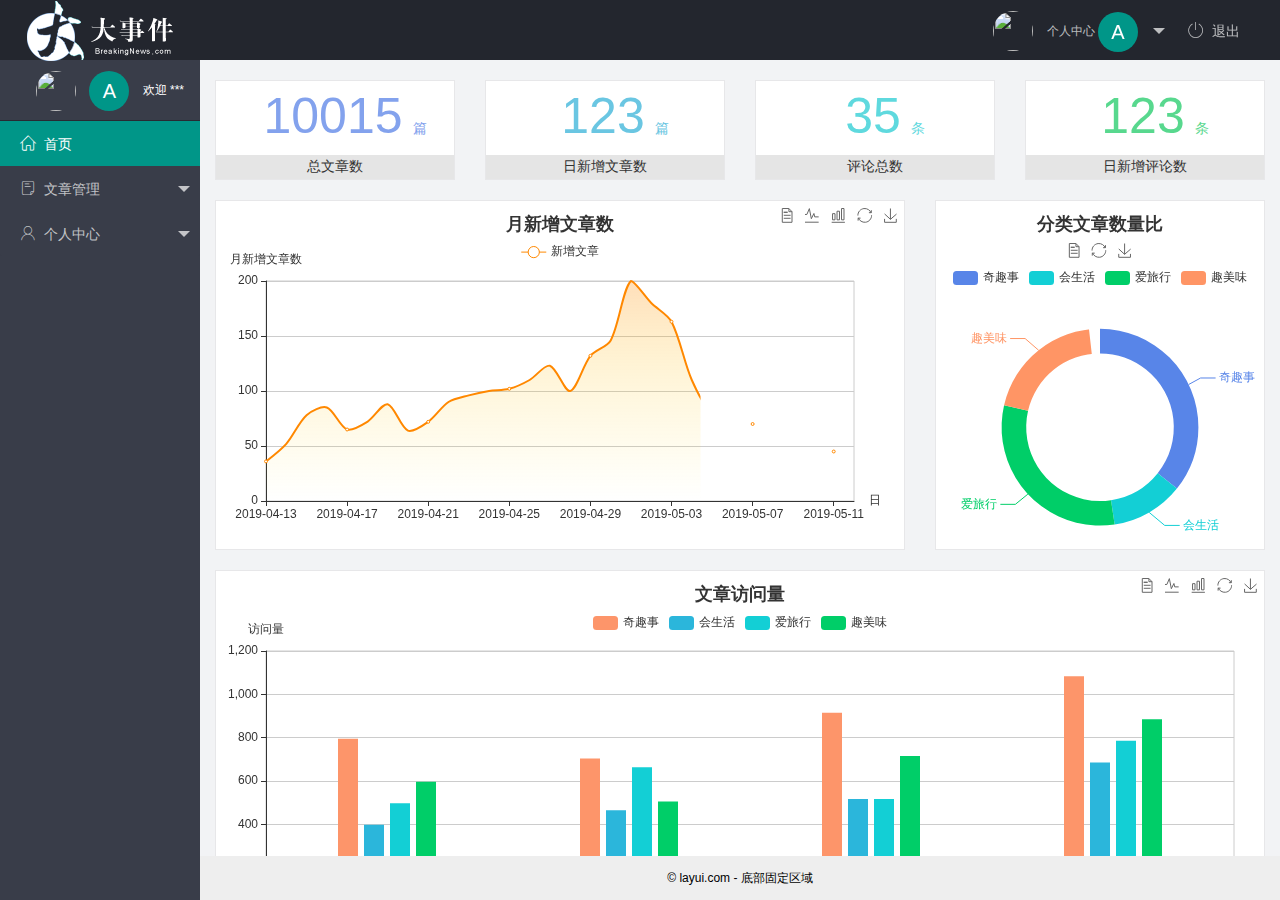
==== commit f0448c95: "index提交" ====
--- a/index.html
+++ b/index.html
@@ -3,6 +3,7 @@
 
 <head>
     <meta charset="utf-8">
+    <meta http-equiv="X-UA-Compatible" content="IE=edge">
     <meta name="viewport" content="width=device-width, initial-scale=1, maximum-scale=1">
     <title>layout 后台大布局 - Layui</title>
     <link rel="stylesheet" href="/assets/lib/layui/css/layui.css">
@@ -26,7 +27,7 @@
                         <dd><a href="">安全设置</a></dd>
                     </dl>
                 </li>
-                <li class="layui-nav-item"><a href="#"><span class="iconfont icon-tuichu"></span>退出</a></li>
+                <li class="layui-nav-item" ><a href="#" id="tuichu"><span class="iconfont icon-tuichu"></span>退出</a></li>
             </ul>
         </div>
 
@@ -87,6 +88,11 @@
     <script src="/assets/lib/jquery.js"></script>
     <script src="/assets/lib/layui/layui.all.js"></script>
     <script src="/assets/js/baseAPI.js"></script>
+    <script src="/assets/js/index.js"></script>
+    <script>
+
+
+    </script>
 </body>
 
 </html>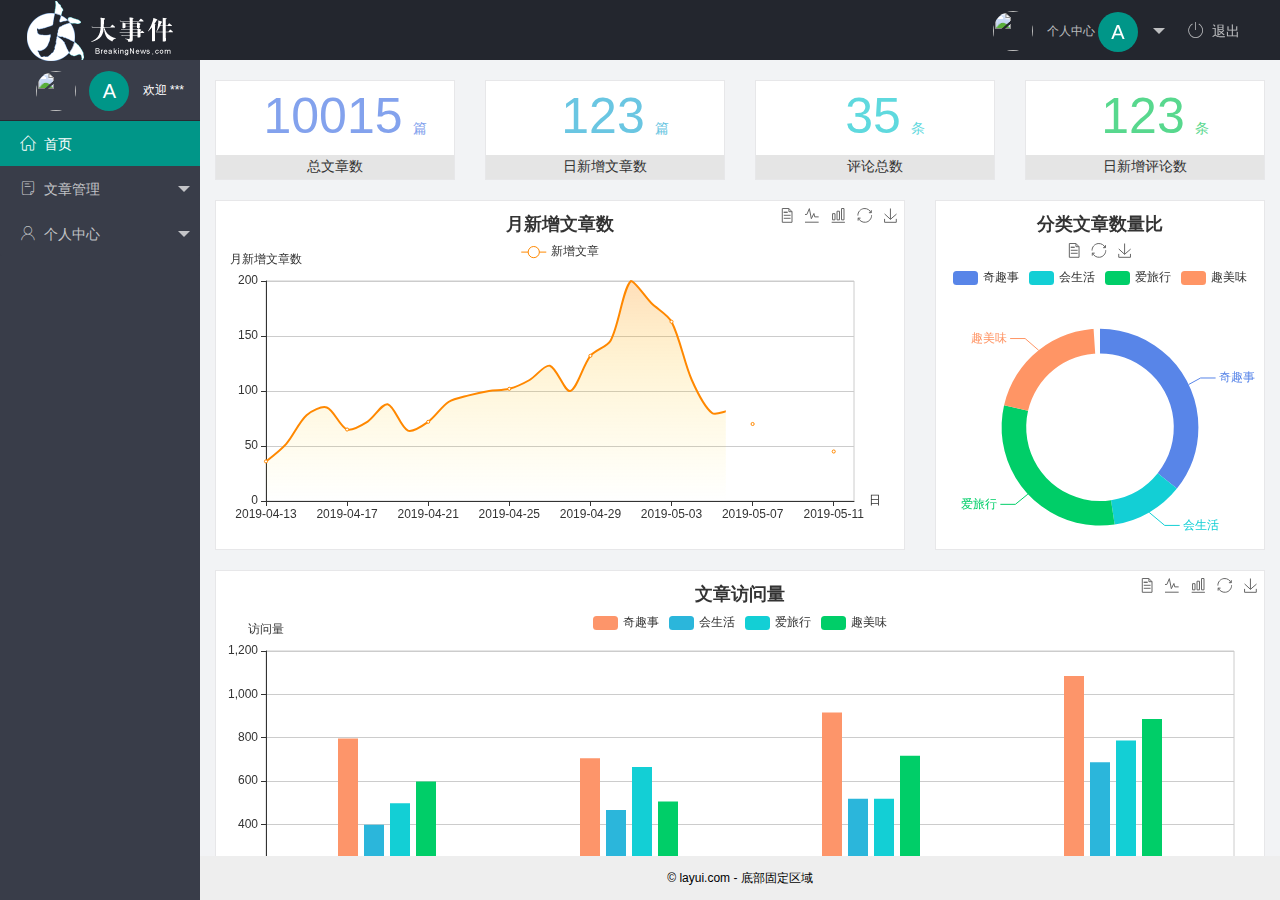
==== commit 9f3743ba: "user" ====
--- a/index.html
+++ b/index.html
@@ -23,8 +23,9 @@
                         <span class="text-avatar">A</span>
                     </a>
                     <dl class="layui-nav-child">
-                        <dd><a href="">基本资料</a></dd>
-                        <dd><a href="">安全设置</a></dd>
+                        <dd><a href="/user/user_info.html" target="fm">基本资料</a></dd>
+                        <dd><a href="/user/user_avatar.html" target="fm">更换头像</a></dd>
+                        <dd><a href="/user/user_pwd.html"  target="fm">重置密码</a></dd>
                     </dl>
                 </li>
                 <li class="layui-nav-item" ><a href="#" id="tuichu"><span class="iconfont icon-tuichu"></span>退出</a></li>
@@ -60,12 +61,12 @@
                     <li class="layui-nav-item">
                         <a href="javascript:;"><span class="iconfont icon-user"></span>个人中心</a>
                         <dl class="layui-nav-child">
-                            <dd><a href="/user/user.html" target="fm">
+                            <dd><a href="/user/user_info.html" target="fm">
                                     <i class="layui-icon">&#xe653;
                                     </i> 基本资料</a></dd>
-                            <dd><a href="#"> <i class="layui-icon">&#xe653;
+                            <dd><a href="/user/user_avatar.html" target="fm"> <i class="layui-icon">&#xe653;
                                     </i> 更换头像</a></dd>
-                            <dd><a href="#"> <i class="layui-icon">&#xe653;
+                            <dd><a href="/user/user_pwd.html" target="fm"> <i class="layui-icon">&#xe653;
                                     </i> 重置密码</a></dd>
                         </dl>
                     </li>
